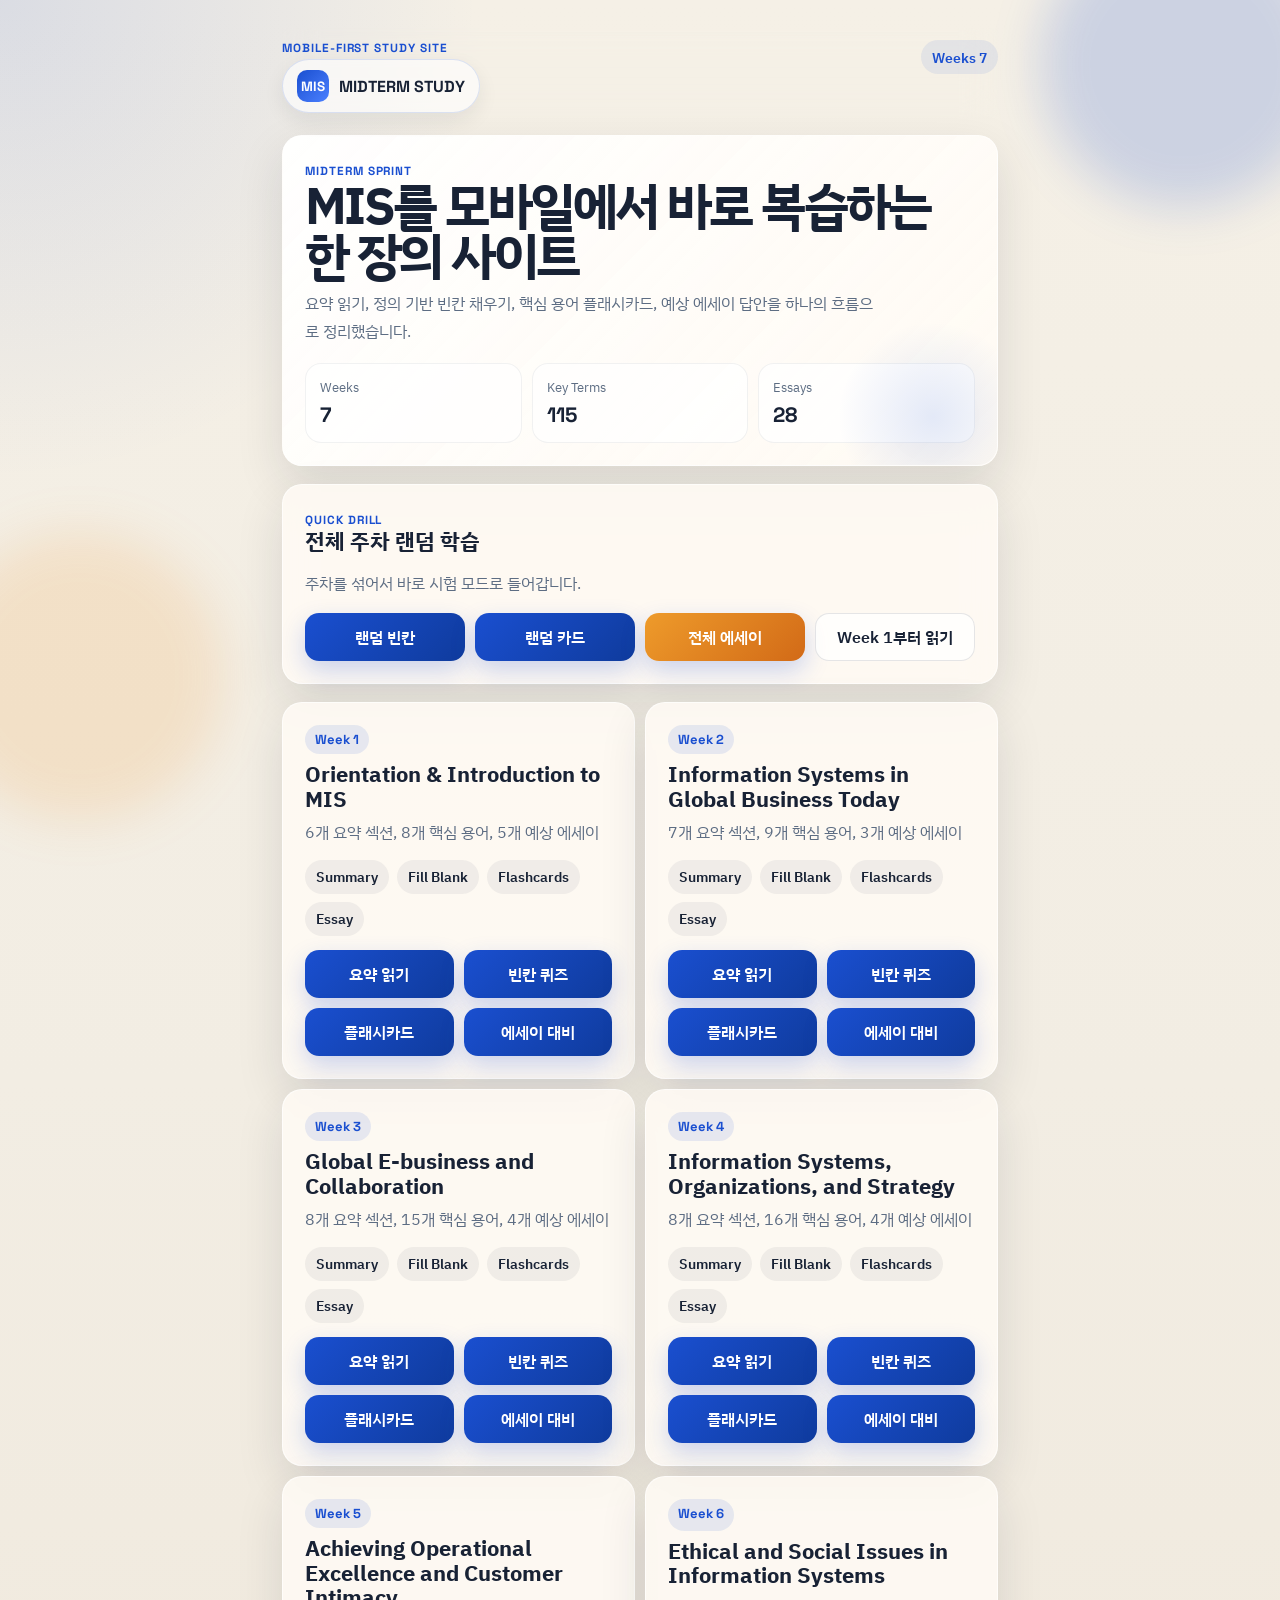
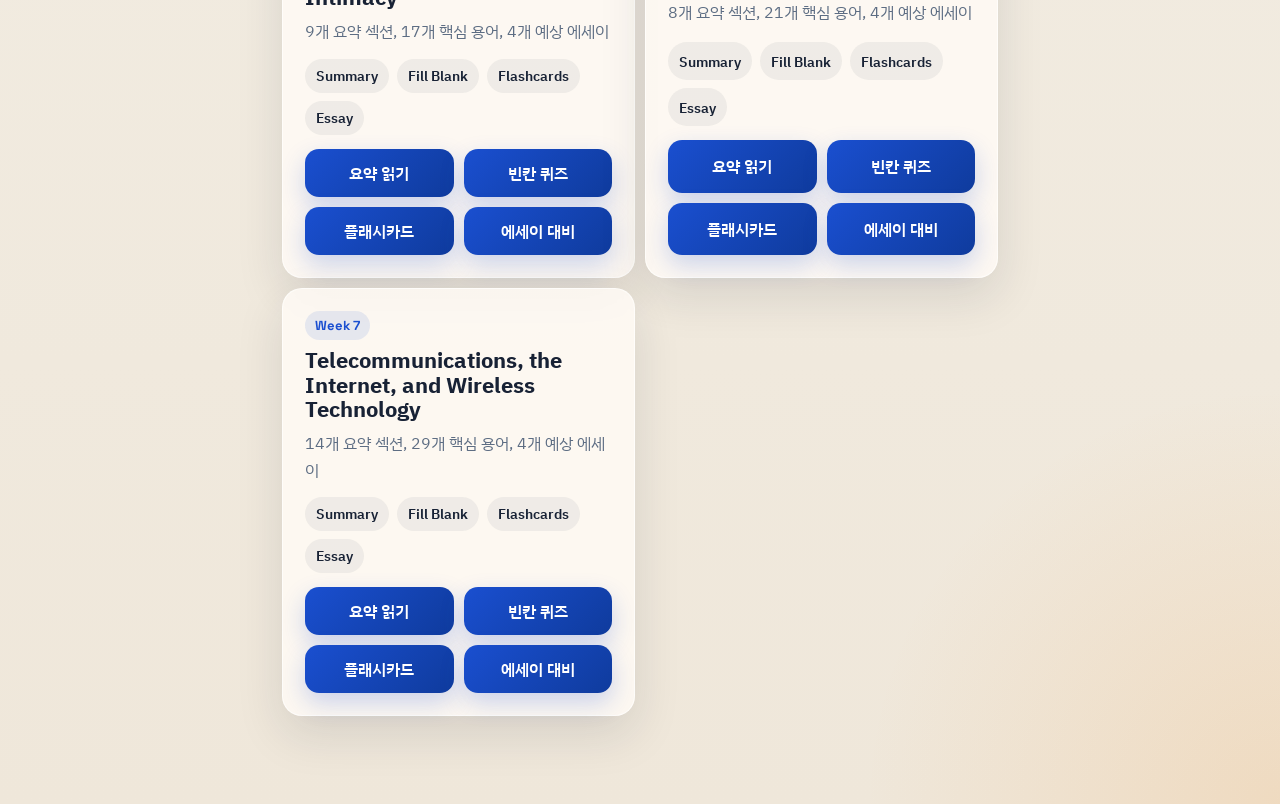
==== management-infomation-system/study-site/index.html @ 9214637f "Add MIS mobile study site" ====
<!DOCTYPE html>
<html lang="ko">
  <head>
    <meta charset="UTF-8" />
    <meta name="viewport" content="width=device-width, initial-scale=1.0" />
    <title>MIS Midterm Study</title>
    <meta
      name="description"
      content="MIS 중간고사 대비용 모바일 학습 웹사이트. 요약 읽기, 빈칸 채우기, 플래시카드, 예상 에세이 학습을 한 번에 지원합니다."
    />
    <link rel="preconnect" href="https://fonts.googleapis.com" />
    <link rel="preconnect" href="https://fonts.gstatic.com" crossorigin />
    <link
      href="https://fonts.googleapis.com/css2?family=IBM+Plex+Sans+KR:wght@400;500;600;700&family=Space+Grotesk:wght@500;700&display=swap"
      rel="stylesheet"
    />
    <link rel="stylesheet" href="./style.css" />
  </head>
  <body>
    <div class="site-frame">
      <div class="ambient ambient-a" aria-hidden="true"></div>
      <div class="ambient ambient-b" aria-hidden="true"></div>
      <main class="app-shell">
        <noscript>
          <section class="card error-card">
            <h1>JavaScript가 필요합니다.</h1>
            <p>이 학습 사이트는 브라우저에서 직접 동작하는 단일 웹앱입니다.</p>
          </section>
        </noscript>
        <div id="app"></div>
      </main>
    </div>

    <script src="./data.js"></script>
    <script src="./app.js"></script>
  </body>
</html>
---- management-infomation-system/study-site/style.css ----
:root {
  --bg: #f2ede3;
  --surface: rgba(255, 251, 245, 0.86);
  --surface-strong: #fffdf8;
  --text: #182235;
  --muted: #5d6d83;
  --line: rgba(24, 34, 53, 0.11);
  --accent: #1a4fd0;
  --accent-strong: #0f3b9d;
  --accent-soft: rgba(26, 79, 208, 0.1);
  --sun: #ef8d22;
  --success: #16734f;
  --danger: #b73a2f;
  --shadow: 0 18px 48px rgba(22, 32, 50, 0.12);
  --radius-lg: 20px;
  --radius-md: 16px;
  --radius-sm: 12px;
}

* {
  box-sizing: border-box;
}

html {
  scroll-behavior: smooth;
}

body {
  margin: 0;
  min-height: 100vh;
  background:
    radial-gradient(circle at top left, rgba(26, 79, 208, 0.12), transparent 30rem),
    radial-gradient(circle at bottom right, rgba(239, 141, 34, 0.14), transparent 26rem),
    linear-gradient(180deg, #f5f0e6 0%, #f2ede3 45%, #efe7da 100%);
  color: var(--text);
  font-family: "IBM Plex Sans KR", sans-serif;
}

a {
  color: inherit;
  text-decoration: none;
}

button,
input {
  font: inherit;
}

button {
  border: 0;
  background: none;
  padding: 0;
  cursor: pointer;
}

.site-frame {
  position: relative;
  min-height: 100vh;
  overflow: hidden;
}

.ambient {
  position: fixed;
  z-index: 0;
  width: 18rem;
  height: 18rem;
  border-radius: 999px;
  filter: blur(24px);
  pointer-events: none;
}

.ambient-a {
  top: -5rem;
  right: -3rem;
  background: rgba(26, 79, 208, 0.18);
}

.ambient-b {
  bottom: 5rem;
  left: -4rem;
  background: rgba(239, 141, 34, 0.14);
}

.app-shell {
  position: relative;
  z-index: 1;
  max-width: 760px;
  margin: 0 auto;
  padding: 20px 16px 72px;
}

.page {
  display: grid;
  gap: 18px;
  animation: rise-in 0.45s ease;
}

.topbar {
  position: sticky;
  top: 0;
  z-index: 10;
  display: flex;
  align-items: flex-start;
  justify-content: space-between;
  gap: 12px;
  padding: 12px 0 4px;
  backdrop-filter: blur(16px);
}

.brand-block {
  display: grid;
  gap: 4px;
}

.eyebrow {
  font-family: "Space Grotesk", sans-serif;
  font-size: 0.74rem;
  font-weight: 700;
  letter-spacing: 0.08em;
  text-transform: uppercase;
  color: var(--accent);
}

.brand {
  display: inline-flex;
  align-items: center;
  gap: 10px;
  width: fit-content;
  padding: 10px 14px;
  border: 1px solid rgba(26, 79, 208, 0.14);
  border-radius: 999px;
  background: rgba(255, 255, 255, 0.62);
  box-shadow: 0 8px 20px rgba(22, 32, 50, 0.08);
  font-family: "Space Grotesk", sans-serif;
  font-weight: 700;
}

.brand-mark {
  display: inline-grid;
  place-items: center;
  width: 2rem;
  height: 2rem;
  border-radius: 10px;
  background: linear-gradient(135deg, var(--accent) 0%, #4b80ff 100%);
  color: #fff;
  font-size: 0.84rem;
}

.meta-note {
  color: var(--muted);
  font-size: 0.92rem;
  line-height: 1.5;
}

.card {
  background: var(--surface);
  border: 1px solid rgba(255, 255, 255, 0.6);
  border-radius: var(--radius-lg);
  box-shadow: var(--shadow);
  padding: 18px;
  backdrop-filter: blur(16px);
}

.hero-card {
  position: relative;
  overflow: hidden;
  background:
    linear-gradient(135deg, rgba(255, 255, 255, 0.92), rgba(255, 250, 242, 0.76)),
    var(--surface);
}

.hero-card::after {
  content: "";
  position: absolute;
  inset: auto -2rem -3rem auto;
  width: 12rem;
  height: 12rem;
  border-radius: 999px;
  background: radial-gradient(circle, rgba(26, 79, 208, 0.12), transparent 70%);
}

.hero-title,
.section-title,
.card h1,
.card h2,
.card h3 {
  margin: 0;
}

.hero-title {
  font-size: clamp(1.9rem, 6vw, 3.2rem);
  line-height: 0.98;
  letter-spacing: -0.05em;
}

.section-title {
  font-size: 1.35rem;
  line-height: 1.15;
}

.hero-subtitle,
.section-copy,
.summary-section p,
.summary-list,
.essay-answer p,
.result-copy {
  color: var(--muted);
  line-height: 1.7;
}

.hero-subtitle {
  max-width: 36rem;
  margin-top: 10px;
  font-size: 1rem;
}

.stat-grid,
.week-grid,
.mode-grid,
.utility-grid,
.chip-row,
.pager,
.action-row,
.quiz-actions,
.control-row {
  display: grid;
  gap: 10px;
}

.stat-grid {
  grid-template-columns: repeat(3, minmax(0, 1fr));
  margin-top: 18px;
}

.stat-item {
  padding: 14px;
  border-radius: var(--radius-md);
  background: rgba(255, 255, 255, 0.74);
  border: 1px solid rgba(24, 34, 53, 0.06);
}

.stat-label {
  display: block;
  margin-bottom: 6px;
  color: var(--muted);
  font-size: 0.82rem;
}

.stat-value {
  font-family: "Space Grotesk", sans-serif;
  font-size: 1.3rem;
  font-weight: 700;
}

.button,
.mode-link,
.chip,
.ghost-link,
.nav-link {
  display: inline-flex;
  align-items: center;
  justify-content: center;
  min-height: 48px;
  padding: 12px 16px;
  border-radius: 14px;
  font-weight: 600;
  text-align: center;
  transition:
    transform 0.18s ease,
    background-color 0.18s ease,
    border-color 0.18s ease,
    color 0.18s ease;
}

.button,
.mode-link {
  background: linear-gradient(135deg, var(--accent) 0%, var(--accent-strong) 100%);
  color: #fff;
  box-shadow: 0 10px 24px rgba(26, 79, 208, 0.22);
}

.button.secondary,
.ghost-link,
.nav-link,
.chip {
  background: rgba(255, 255, 255, 0.72);
  color: var(--text);
  border: 1px solid var(--line);
  box-shadow: none;
}

.button.warn {
  background: linear-gradient(135deg, #ee9b2b 0%, #d26a17 100%);
}

.button.success {
  background: linear-gradient(135deg, #1f9465 0%, #136948 100%);
}

.button:focus-visible,
.mode-link:focus-visible,
.chip:focus-visible,
.ghost-link:focus-visible,
.nav-link:focus-visible,
.flashcard:focus-visible,
.quiz-input:focus-visible {
  outline: 3px solid rgba(26, 79, 208, 0.22);
  outline-offset: 2px;
}

.button:hover,
.mode-link:hover,
.ghost-link:hover,
.nav-link:hover,
.chip:hover {
  transform: translateY(-1px);
}

.chip-row {
  grid-template-columns: repeat(auto-fit, minmax(96px, max-content));
}

.chip.is-active {
  background: var(--accent);
  border-color: transparent;
  color: #fff;
}

.week-grid {
  grid-template-columns: 1fr;
}

.week-card {
  display: grid;
  gap: 14px;
}

.week-head {
  display: grid;
  gap: 8px;
}

.week-index {
  width: fit-content;
  padding: 6px 10px;
  border-radius: 999px;
  background: var(--accent-soft);
  color: var(--accent);
  font-family: "Space Grotesk", sans-serif;
  font-size: 0.82rem;
  font-weight: 700;
}

.week-copy {
  margin: 0;
  color: var(--muted);
  line-height: 1.65;
}

.week-stats {
  display: flex;
  flex-wrap: wrap;
  gap: 8px;
}

.pill {
  display: inline-flex;
  align-items: center;
  justify-content: center;
  min-height: 34px;
  padding: 6px 11px;
  border-radius: 999px;
  background: rgba(24, 34, 53, 0.06);
  color: var(--text);
  font-size: 0.86rem;
  font-weight: 600;
}

.pill.muted {
  background: rgba(26, 79, 208, 0.08);
  color: var(--accent);
}

.mode-grid {
  grid-template-columns: repeat(2, minmax(0, 1fr));
}

.summary-stack,
.essay-stack {
  display: grid;
  gap: 14px;
}

.summary-section {
  display: grid;
  gap: 12px;
}

.summary-section p {
  margin: 0;
}

.summary-list {
  margin: 0;
  padding-left: 1.15rem;
}

.summary-list li + li {
  margin-top: 8px;
}

.term {
  color: var(--accent-strong);
  font-weight: 700;
  background: linear-gradient(transparent 58%, rgba(26, 79, 208, 0.18) 58%);
}

code {
  padding: 2px 6px;
  border-radius: 8px;
  background: rgba(24, 34, 53, 0.08);
  font-size: 0.92em;
}

.table-scroll {
  overflow-x: auto;
  margin: 4px -4px 0;
  padding: 0 4px 4px;
}

.summary-table {
  width: 100%;
  min-width: 420px;
  border-collapse: collapse;
  font-size: 0.94rem;
}

.summary-table th,
.summary-table td {
  padding: 12px;
  border-bottom: 1px solid rgba(24, 34, 53, 0.08);
  vertical-align: top;
  text-align: left;
}

.summary-table th {
  background: rgba(26, 79, 208, 0.08);
  color: var(--accent-strong);
  font-weight: 700;
}

.pager {
  grid-template-columns: repeat(2, minmax(0, 1fr));
}

.meter {
  display: grid;
  gap: 8px;
}

.meter-head {
  display: flex;
  align-items: center;
  justify-content: space-between;
  gap: 12px;
}

.meter-track {
  width: 100%;
  height: 10px;
  border-radius: 999px;
  background: rgba(24, 34, 53, 0.08);
  overflow: hidden;
}

.meter-fill {
  height: 100%;
  border-radius: inherit;
  background: linear-gradient(90deg, var(--accent) 0%, #6f9cff 100%);
}

.quiz-card {
  display: grid;
  gap: 16px;
}

.quiz-prompt {
  font-size: 1.1rem;
  line-height: 1.65;
}

.quiz-note {
  margin: 0;
  color: var(--muted);
}

.quiz-form {
  display: grid;
  gap: 10px;
}

.quiz-input {
  width: 100%;
  min-height: 52px;
  padding: 0 16px;
  border: 1px solid rgba(24, 34, 53, 0.12);
  border-radius: 14px;
  background: rgba(255, 255, 255, 0.88);
  color: var(--text);
}

.feedback {
  display: grid;
  gap: 10px;
  padding: 14px;
  border-radius: var(--radius-md);
  border: 1px solid transparent;
}

.feedback.success {
  background: rgba(22, 115, 79, 0.09);
  border-color: rgba(22, 115, 79, 0.16);
}

.feedback.error {
  background: rgba(183, 58, 47, 0.08);
  border-color: rgba(183, 58, 47, 0.16);
}

.feedback-title {
  font-weight: 700;
}

.result-card {
  display: grid;
  gap: 12px;
  text-align: center;
}

.score-number {
  font-family: "Space Grotesk", sans-serif;
  font-size: clamp(2.6rem, 10vw, 4rem);
  line-height: 0.95;
}

.flashcard-shell {
  display: grid;
  gap: 14px;
}

.flashcard {
  width: 100%;
  min-height: 360px;
  perspective: 1400px;
}

.flashcard-inner {
  position: relative;
  width: 100%;
  min-height: 360px;
  transition: transform 0.65s ease;
  transform-style: preserve-3d;
}

.flashcard.is-flipped .flashcard-inner {
  transform: rotateY(180deg);
}

.flash-face {
  position: absolute;
  inset: 0;
  display: grid;
  gap: 14px;
  align-content: center;
  justify-items: start;
  padding: 22px;
  border-radius: 28px;
  border: 1px solid rgba(255, 255, 255, 0.6);
  box-shadow: var(--shadow);
  backface-visibility: hidden;
}

.flash-front {
  background: linear-gradient(145deg, #17347d 0%, #2458db 100%);
  color: #fff;
}

.flash-back {
  background: linear-gradient(155deg, rgba(255, 251, 245, 0.95), rgba(255, 247, 237, 0.88));
  color: var(--text);
  transform: rotateY(180deg);
}

.flash-term {
  font-size: clamp(2rem, 8vw, 3.2rem);
  line-height: 0.98;
  letter-spacing: -0.05em;
}

.flash-definition {
  font-size: 1.02rem;
  line-height: 1.7;
}

.flash-caption {
  color: rgba(255, 255, 255, 0.78);
}

.control-row {
  grid-template-columns: repeat(3, minmax(0, 1fr));
}

.essay-question {
  font-size: 1.1rem;
  line-height: 1.65;
}

.essay-answer {
  max-height: 0;
  overflow: hidden;
  opacity: 0;
  transition:
    max-height 0.35s ease,
    opacity 0.25s ease,
    margin-top 0.25s ease;
}

.essay-answer.is-open {
  max-height: 40rem;
  opacity: 1;
  margin-top: 14px;
}

.essay-answer p {
  margin: 0;
}

.essay-answer p + p {
  margin-top: 12px;
}

.utility-grid {
  grid-template-columns: repeat(2, minmax(0, 1fr));
}

.empty-state,
.error-card {
  text-align: center;
}

.stagger > * {
  animation: rise-in 0.45s ease both;
}

.stagger > *:nth-child(2) {
  animation-delay: 0.04s;
}

.stagger > *:nth-child(3) {
  animation-delay: 0.08s;
}

.stagger > *:nth-child(4) {
  animation-delay: 0.12s;
}

@keyframes rise-in {
  from {
    opacity: 0;
    transform: translateY(10px);
  }

  to {
    opacity: 1;
    transform: translateY(0);
  }
}

@media (min-width: 640px) {
  .app-shell {
    padding: 28px 22px 88px;
  }

  .card {
    padding: 22px;
  }

  .week-grid {
    grid-template-columns: repeat(2, minmax(0, 1fr));
  }

  .utility-grid {
    grid-template-columns: repeat(4, minmax(0, 1fr));
  }
}
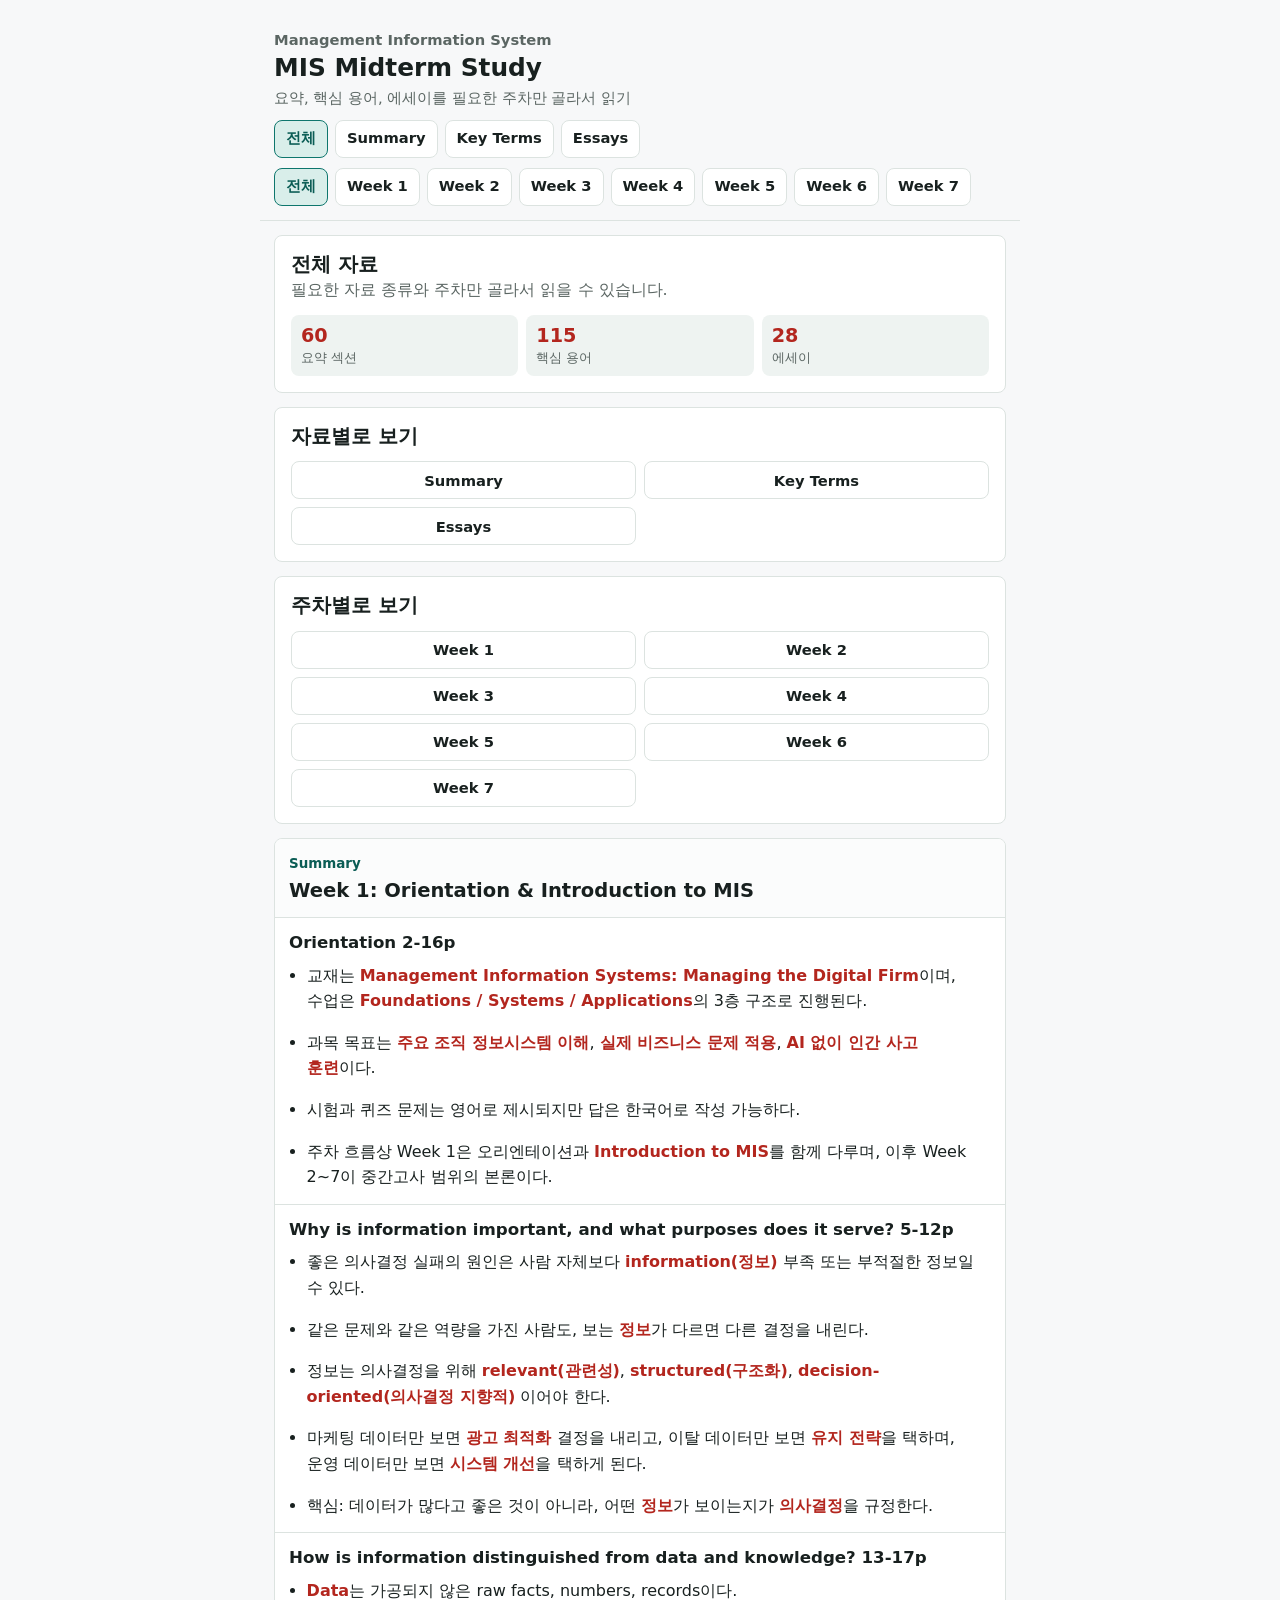
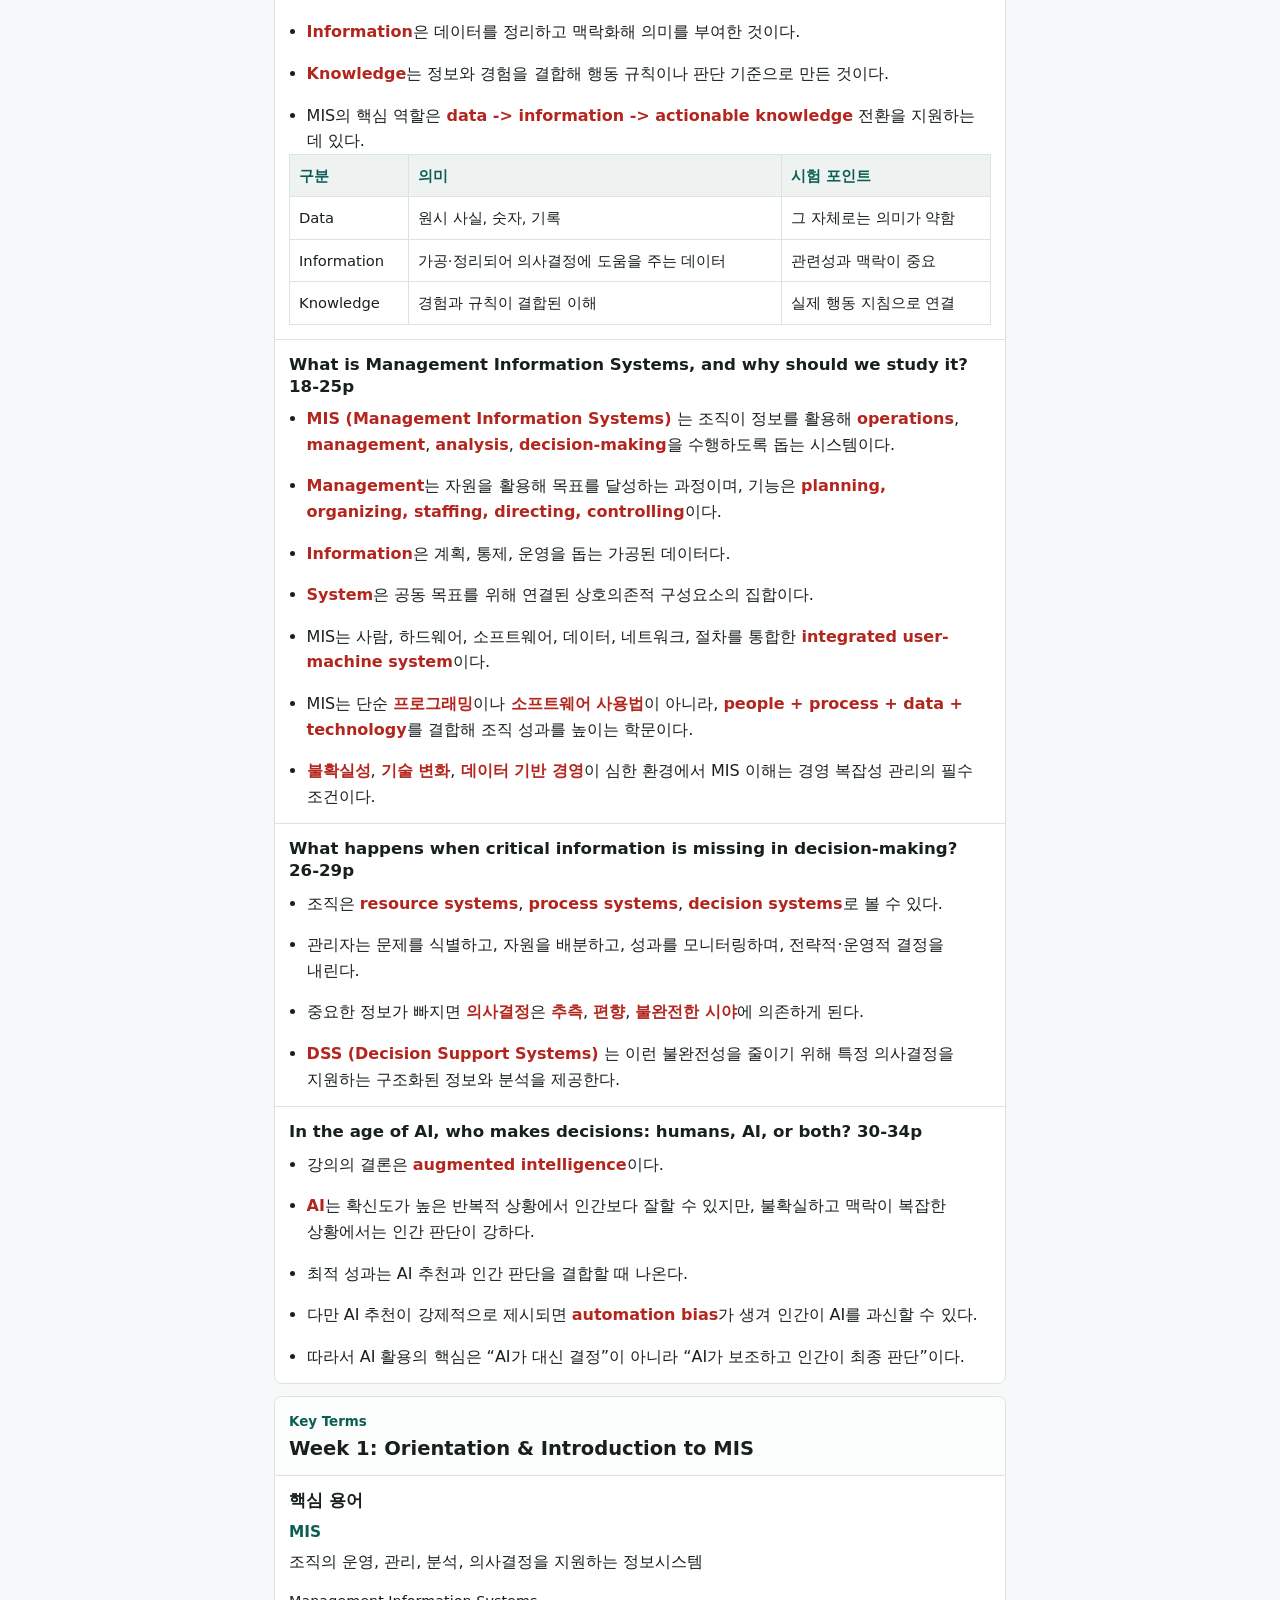
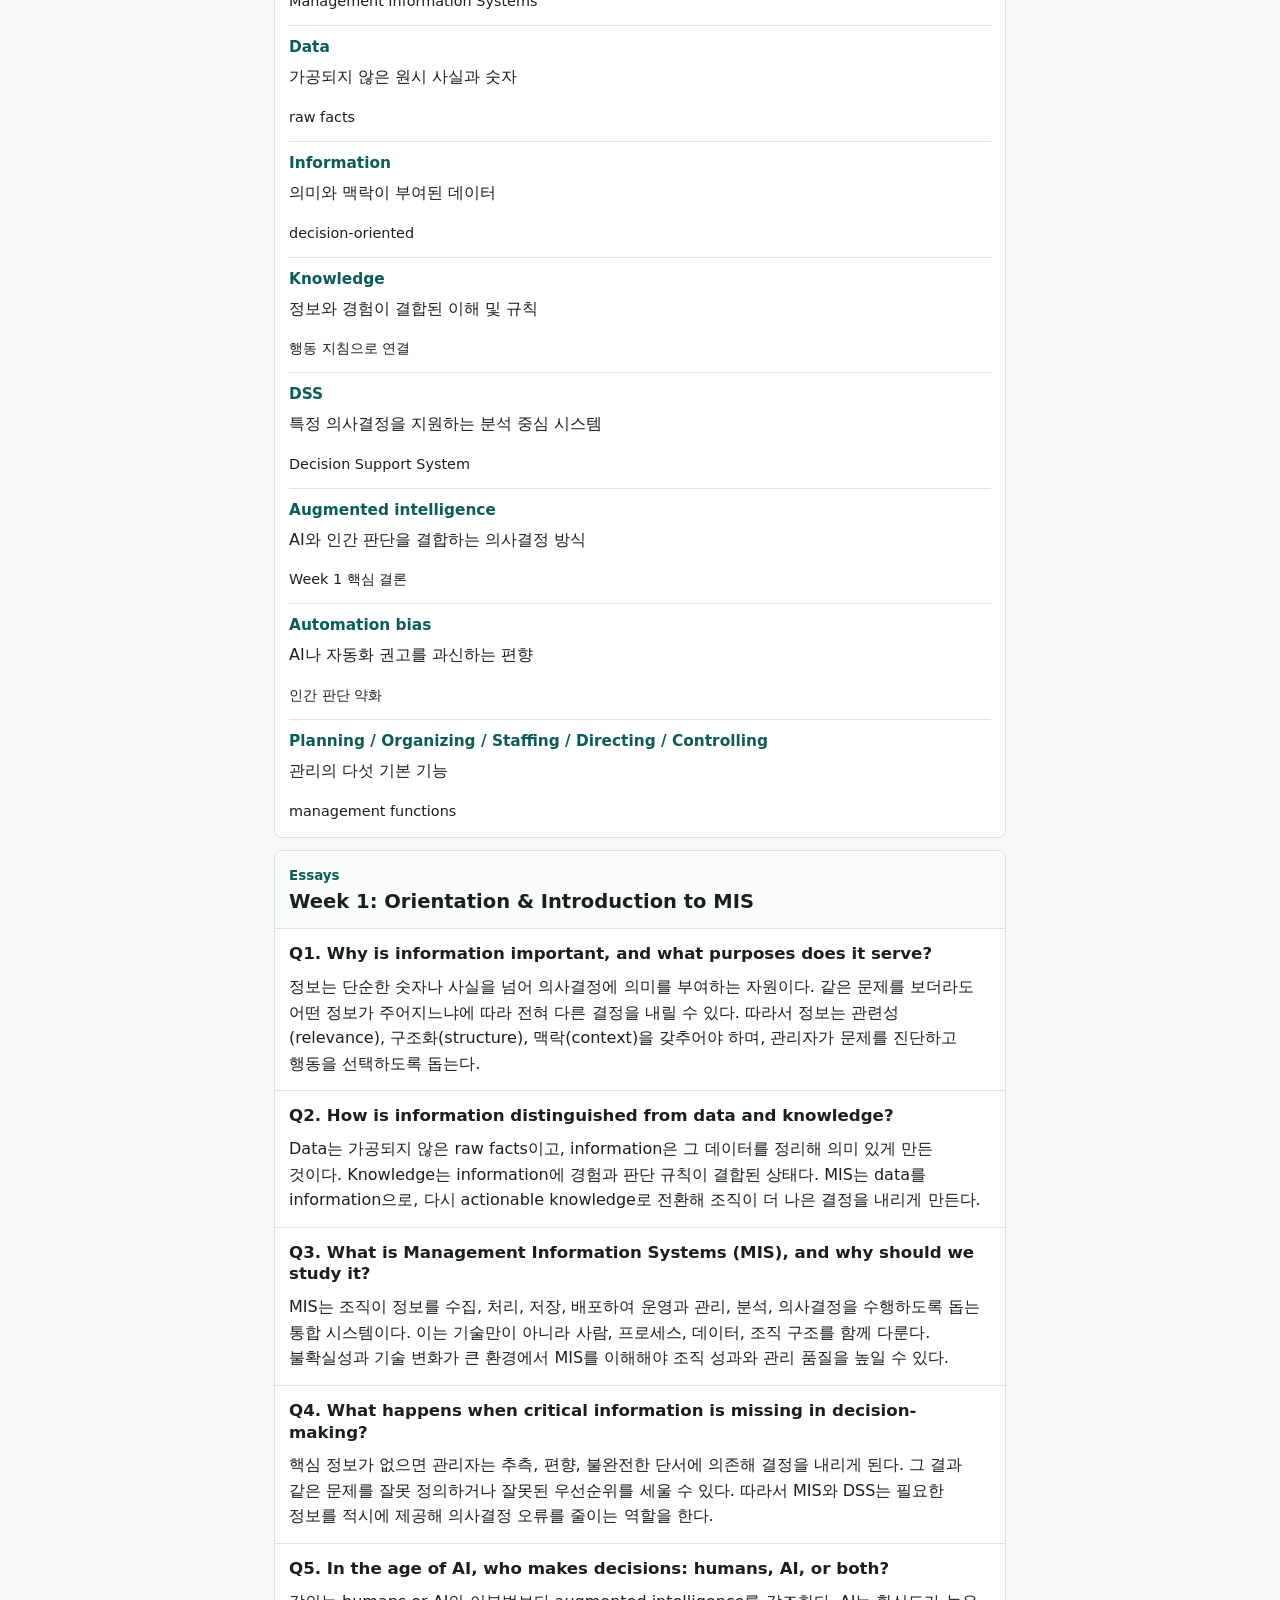
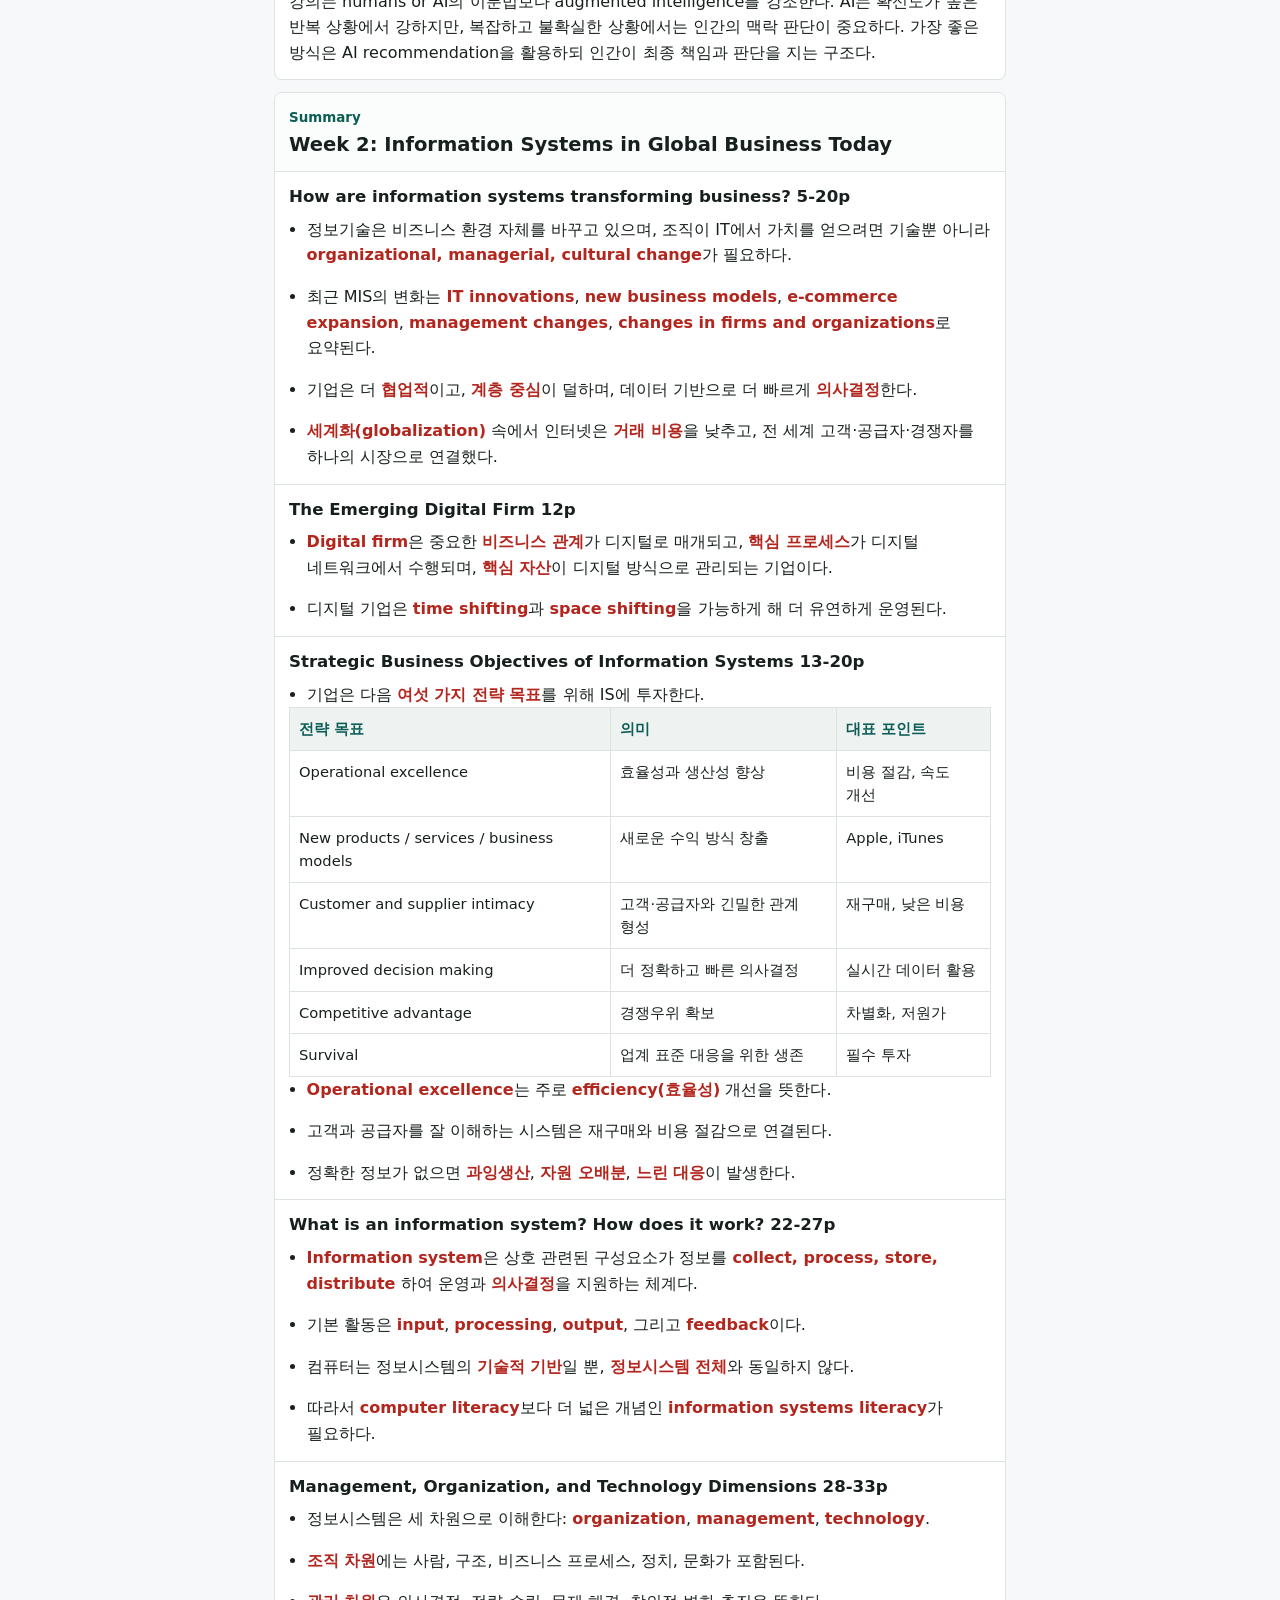
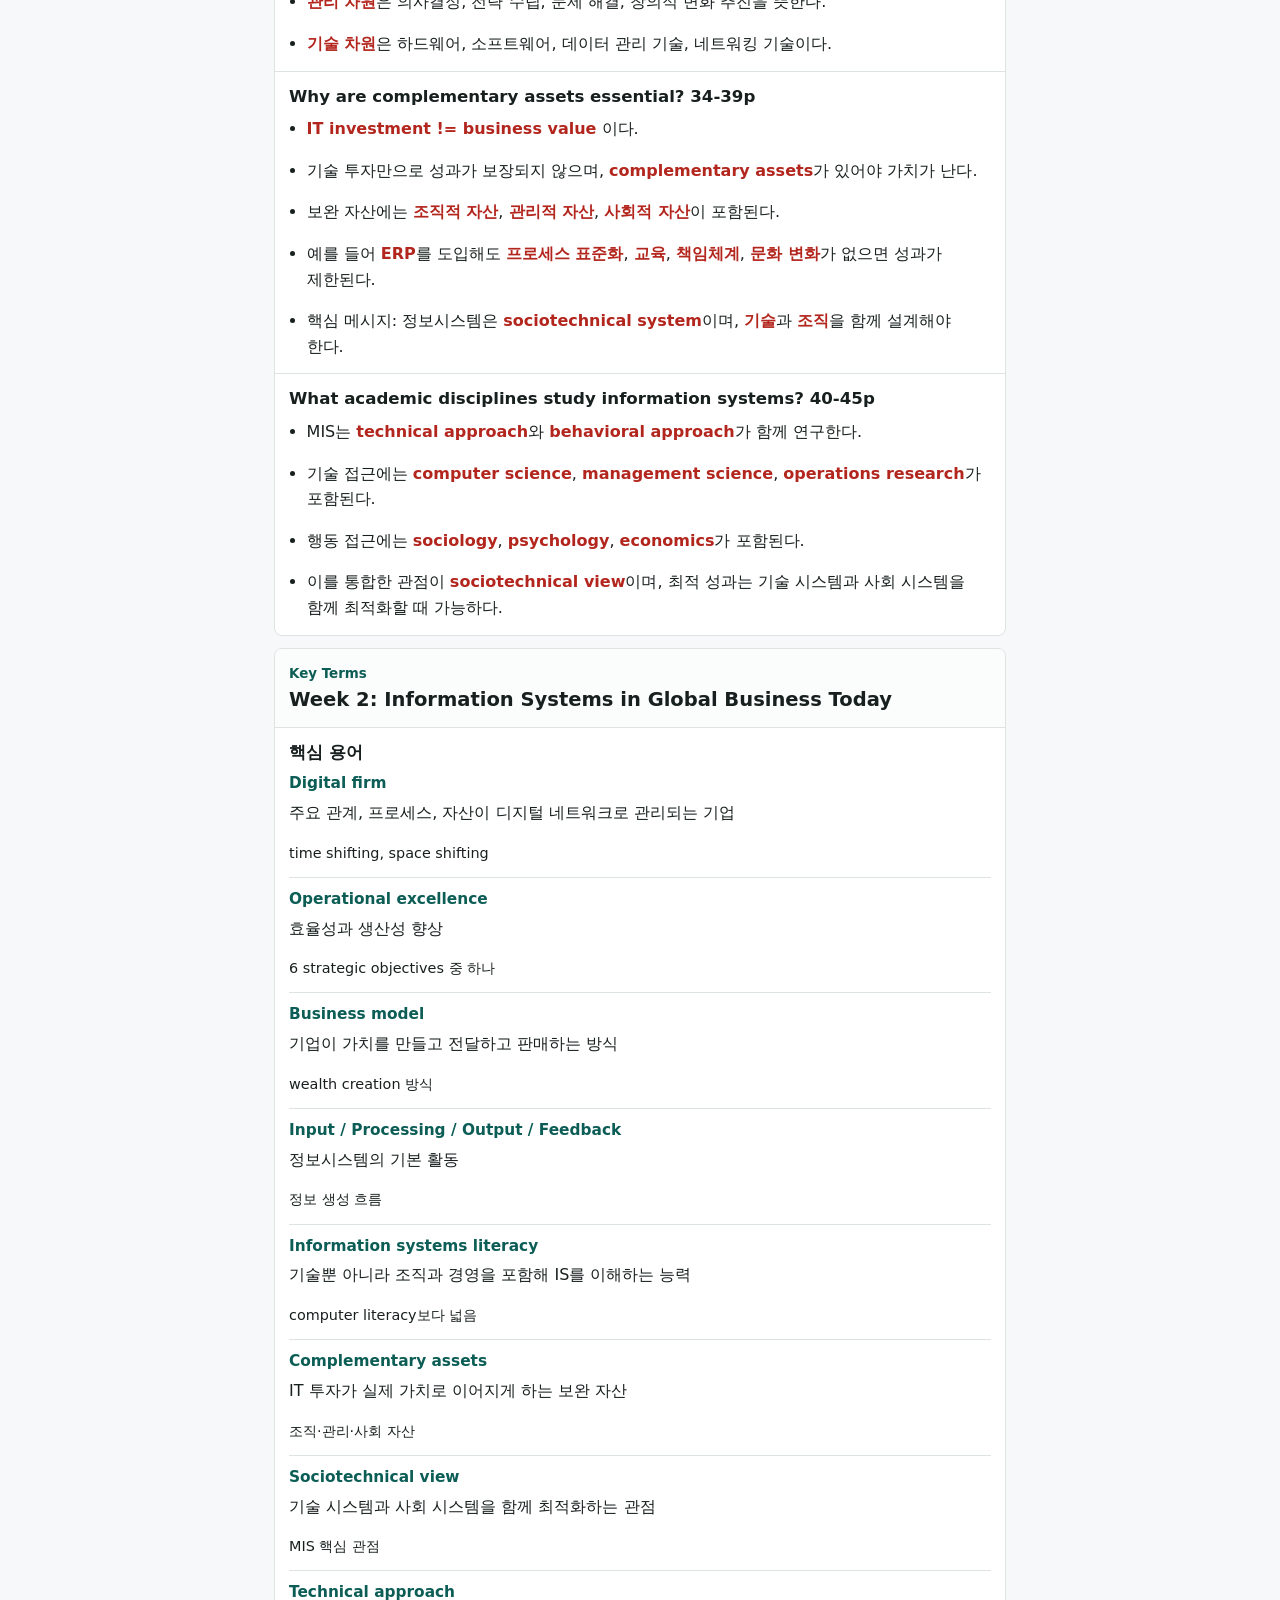
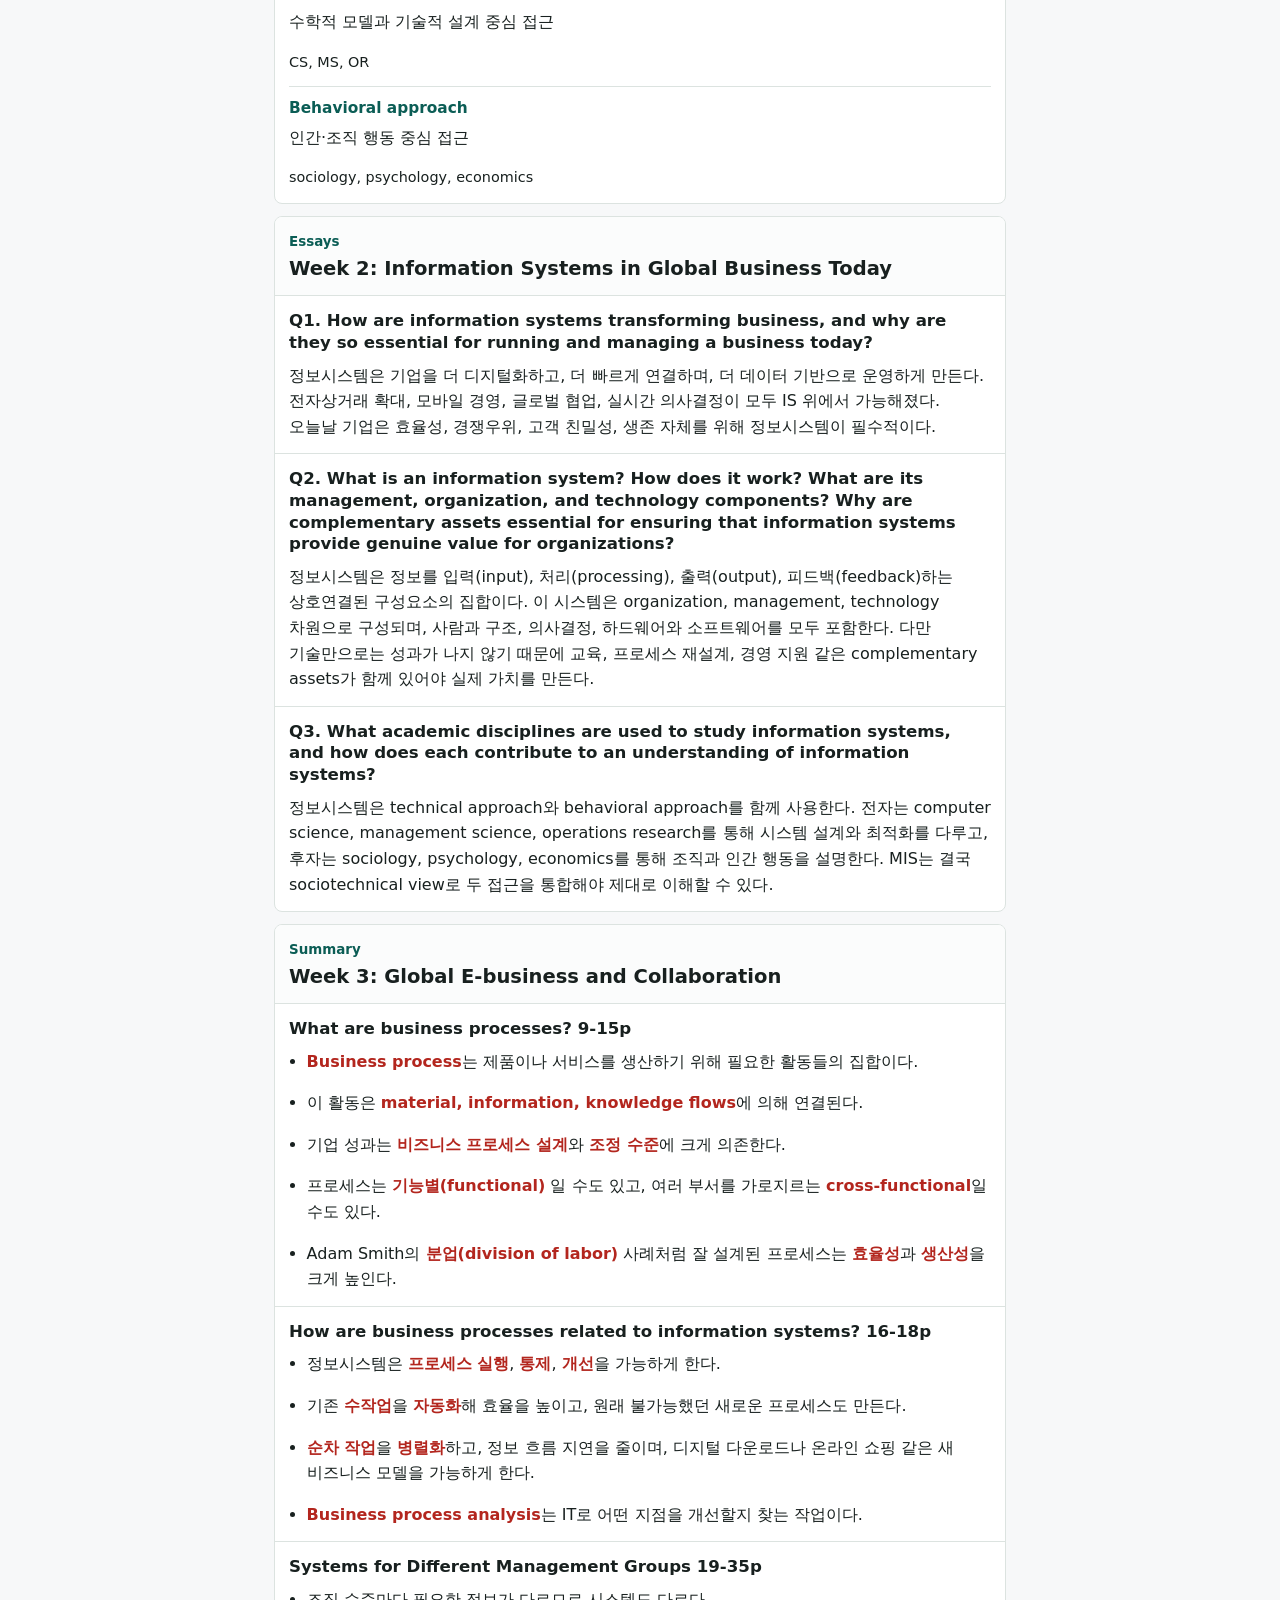
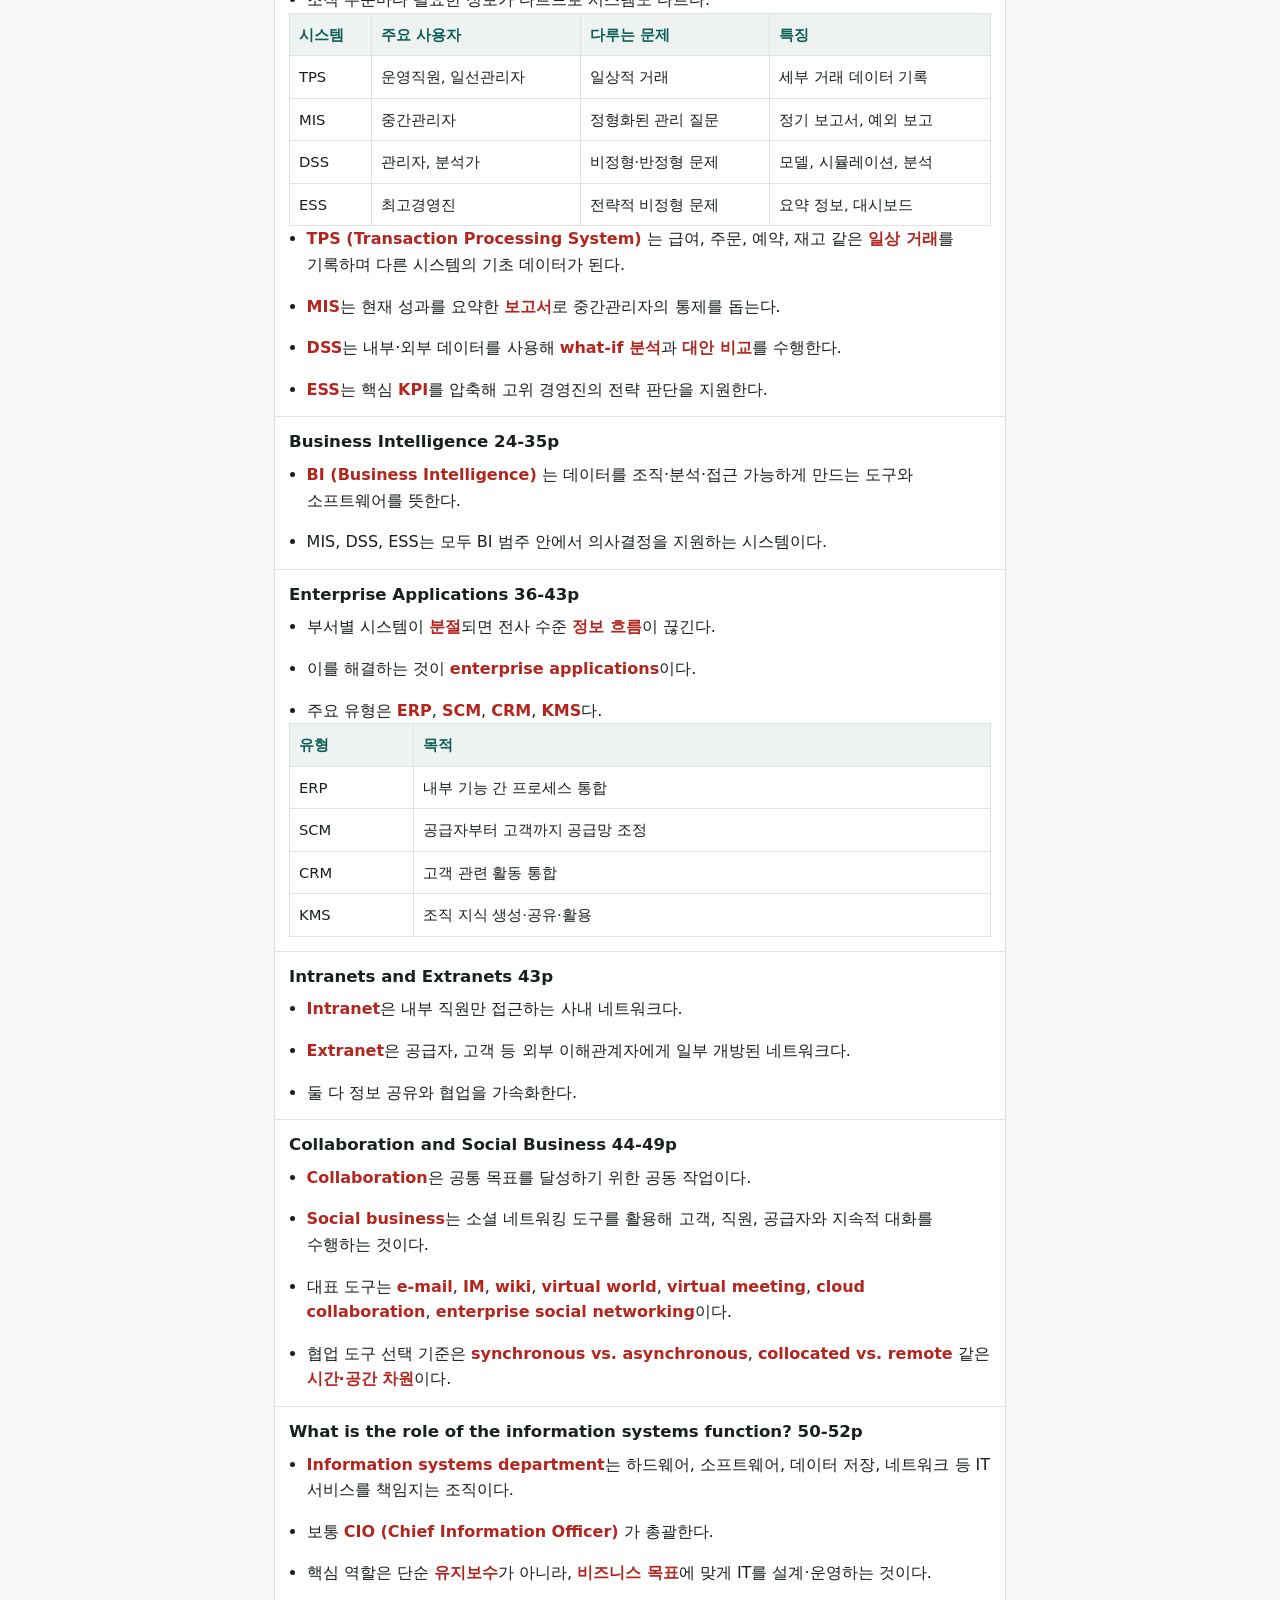
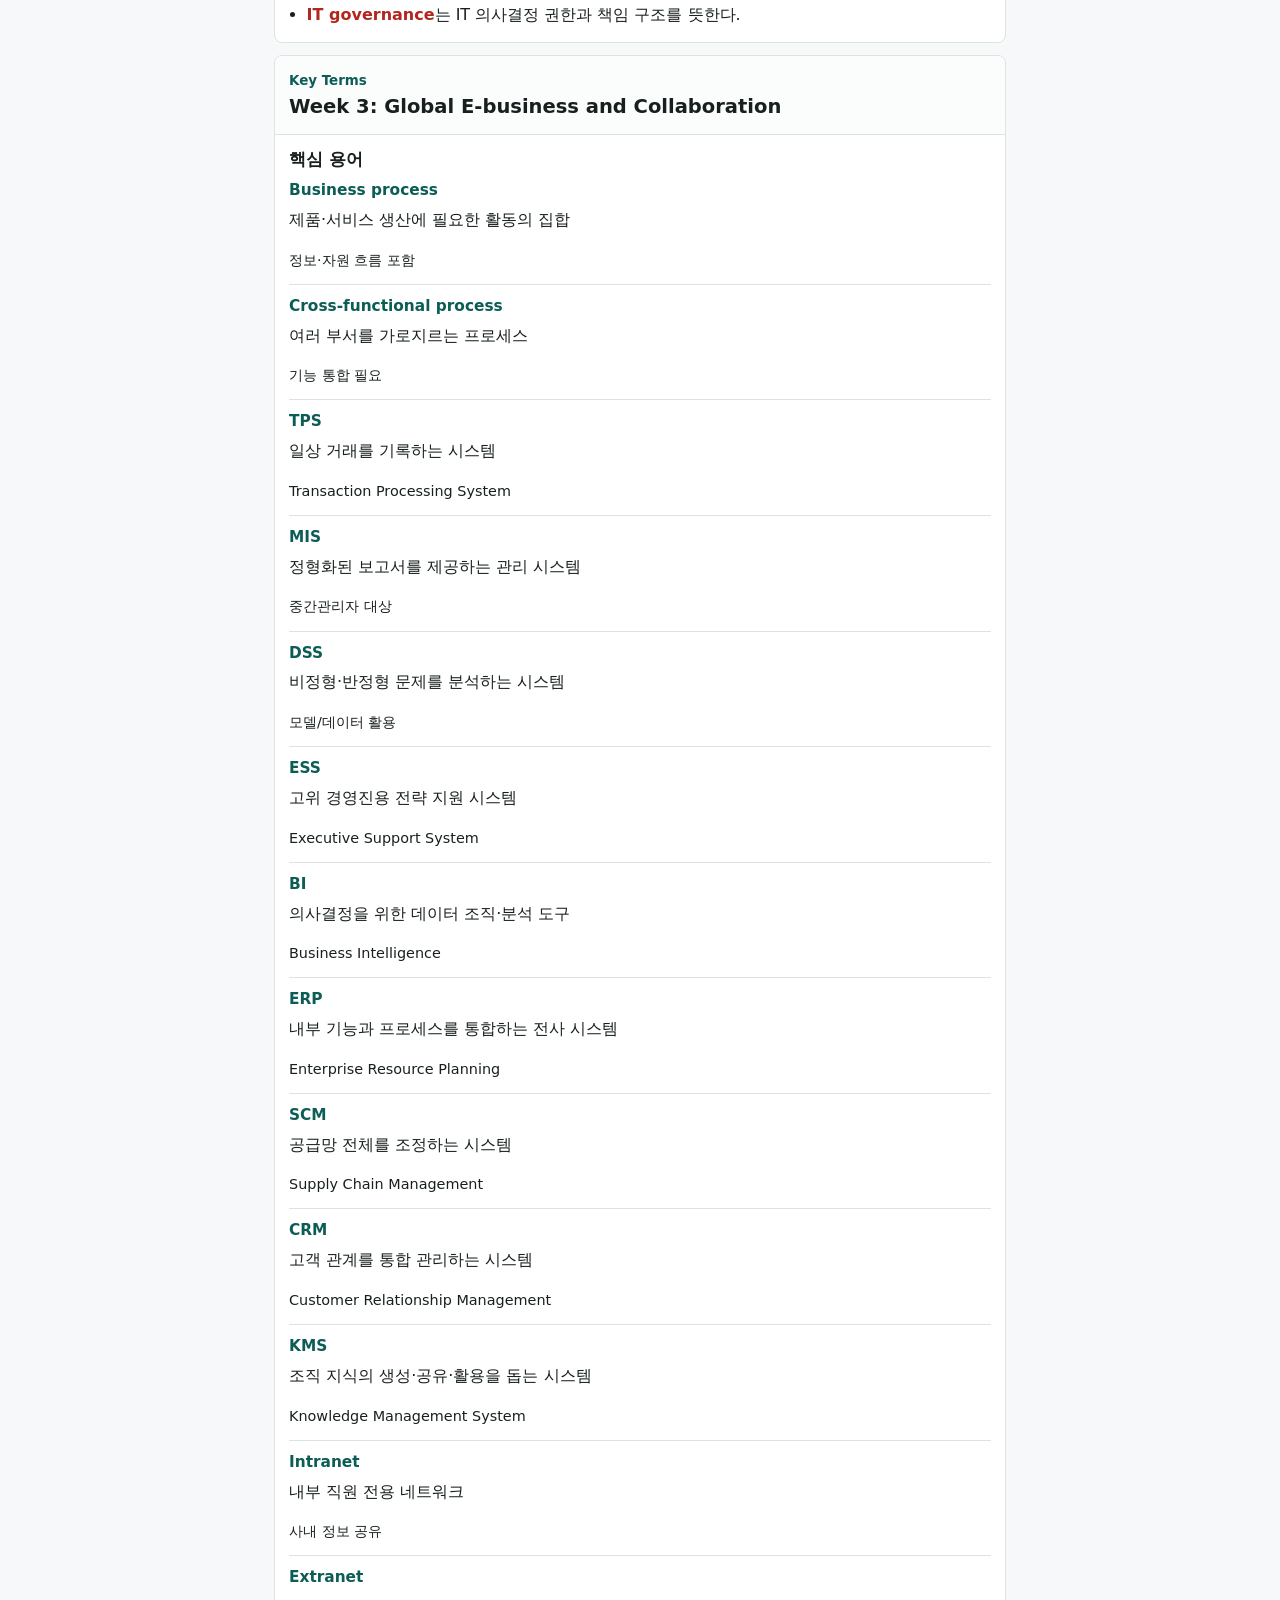
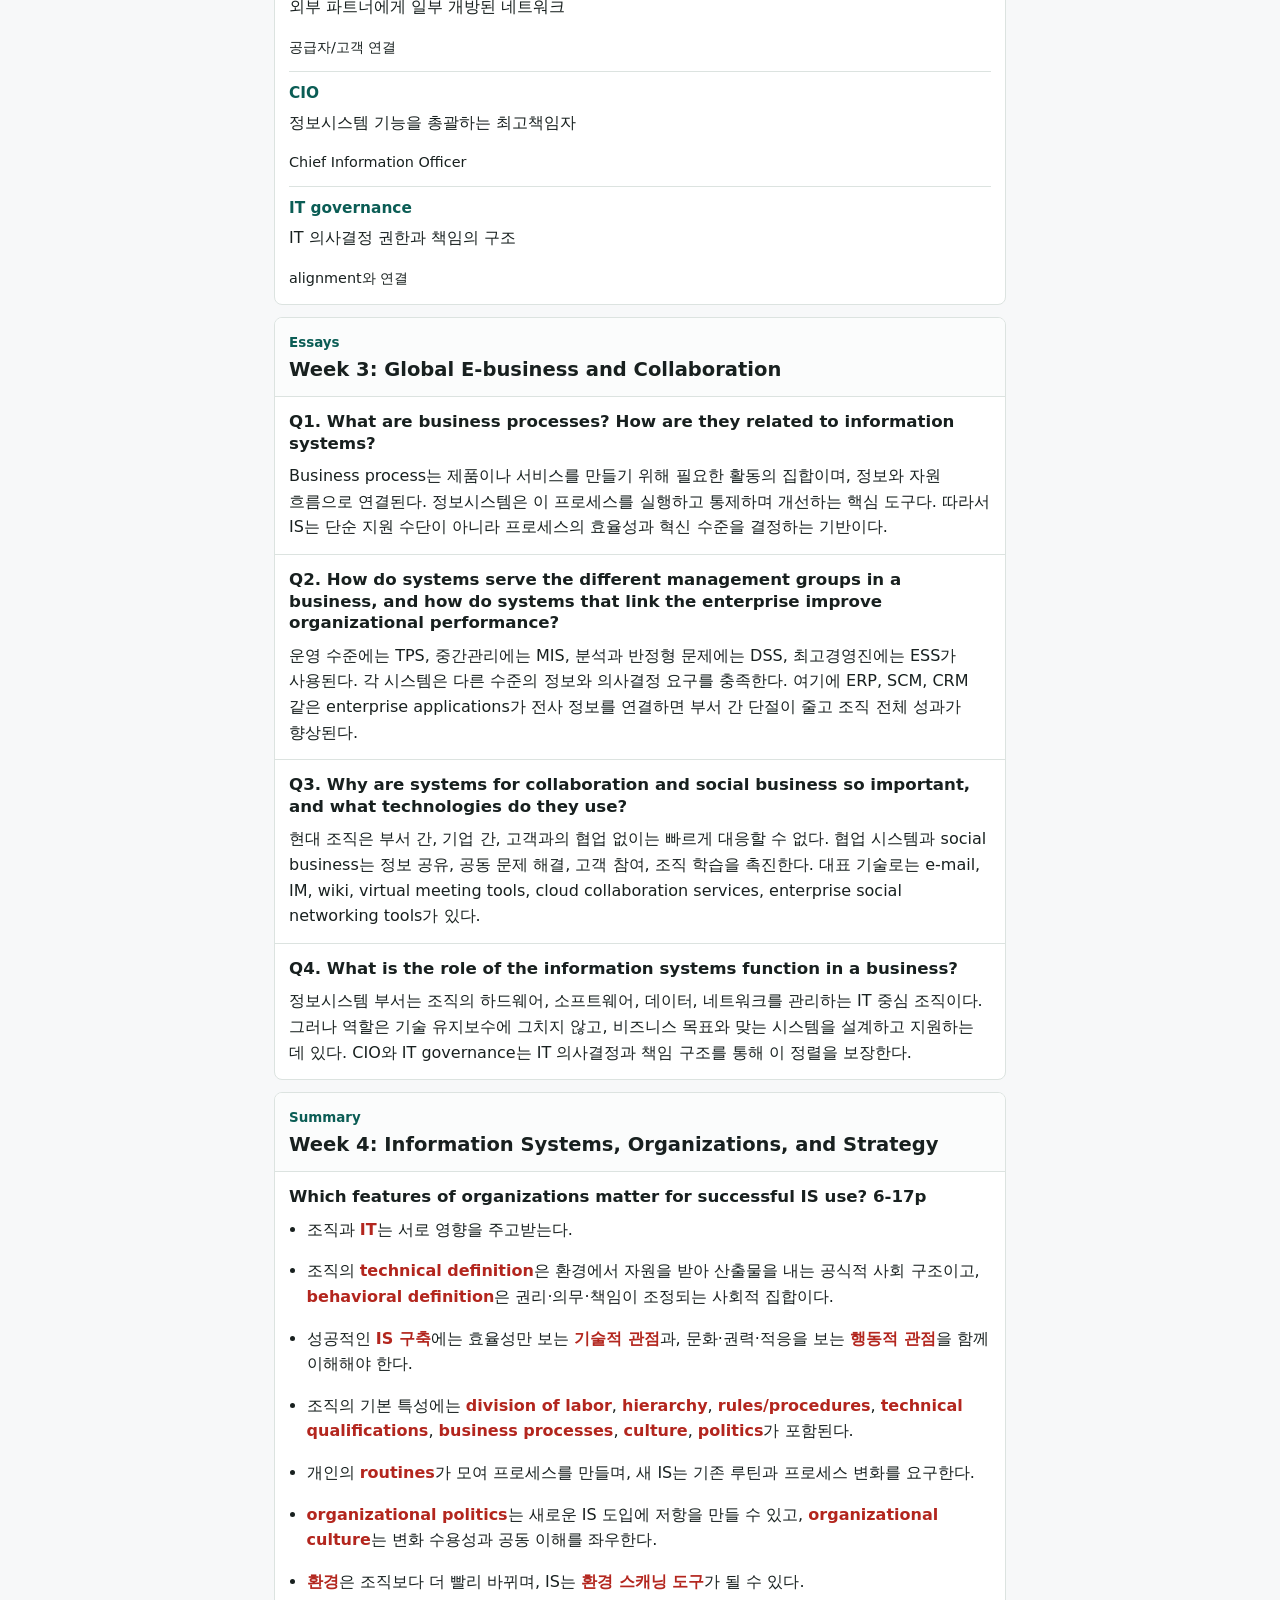
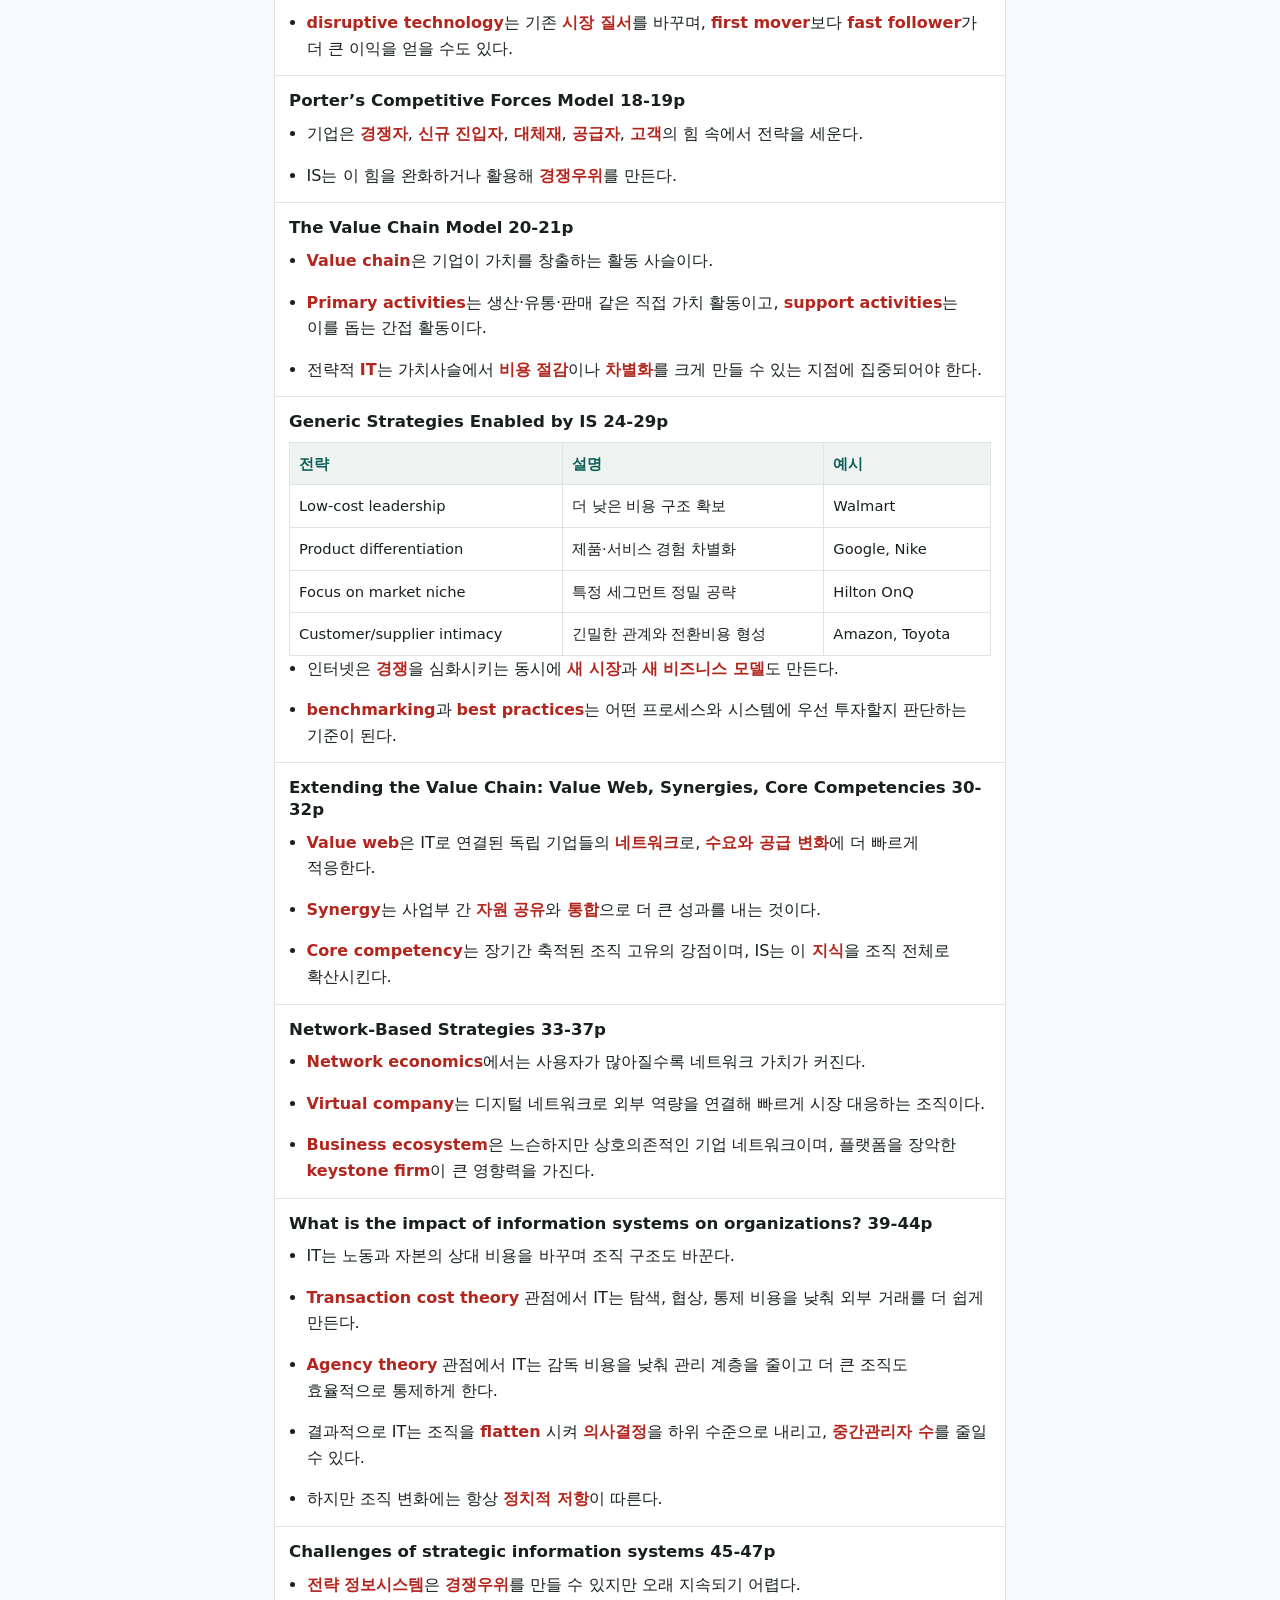
==== commit 78c997da: "Refactor MIS study site display" ====
--- a/management-infomation-system/study-site/index.html
+++ b/management-infomation-system/study-site/index.html
@@ -6,30 +6,20 @@
     <title>MIS Midterm Study</title>
     <meta
       name="description"
-      content="MIS 중간고사 대비용 모바일 학습 웹사이트. 요약 읽기, 빈칸 채우기, 플래시카드, 예상 에세이 학습을 한 번에 지원합니다."
-    />
-    <link rel="preconnect" href="https://fonts.googleapis.com" />
-    <link rel="preconnect" href="https://fonts.gstatic.com" crossorigin />
-    <link
-      href="https://fonts.googleapis.com/css2?family=IBM+Plex+Sans+KR:wght@400;500;600;700&family=Space+Grotesk:wght@500;700&display=swap"
-      rel="stylesheet"
+      content="MIS 중간고사 자료를 모바일에서 읽기 위한 정적 학습 사이트입니다."
     />
     <link rel="stylesheet" href="./style.css" />
   </head>
   <body>
-    <div class="site-frame">
-      <div class="ambient ambient-a" aria-hidden="true"></div>
-      <div class="ambient ambient-b" aria-hidden="true"></div>
-      <main class="app-shell">
-        <noscript>
-          <section class="card error-card">
-            <h1>JavaScript가 필요합니다.</h1>
-            <p>이 학습 사이트는 브라우저에서 직접 동작하는 단일 웹앱입니다.</p>
-          </section>
-        </noscript>
-        <div id="app"></div>
+    <noscript>
+      <main class="app">
+        <section class="empty-state">
+          <h1>JavaScript가 필요합니다.</h1>
+          <p>이 요약 사이트는 브라우저에서 정적으로 실행됩니다.</p>
+        </section>
       </main>
-    </div>
+    </noscript>
+    <div id="app"></div>
 
     <script src="./data.js"></script>
     <script src="./app.js"></script>
--- a/management-infomation-system/study-site/style.css
+++ b/management-infomation-system/study-site/style.css
@@ -1,20 +1,17 @@
 :root {
-  --bg: #f2ede3;
-  --surface: rgba(255, 251, 245, 0.86);
-  --surface-strong: #fffdf8;
-  --text: #182235;
-  --muted: #5d6d83;
-  --line: rgba(24, 34, 53, 0.11);
-  --accent: #1a4fd0;
-  --accent-strong: #0f3b9d;
-  --accent-soft: rgba(26, 79, 208, 0.1);
-  --sun: #ef8d22;
-  --success: #16734f;
-  --danger: #b73a2f;
-  --shadow: 0 18px 48px rgba(22, 32, 50, 0.12);
-  --radius-lg: 20px;
-  --radius-md: 16px;
-  --radius-sm: 12px;
+  color-scheme: light;
+  --bg: #f7f8f9;
+  --surface: #ffffff;
+  --surface-soft: #eef3f1;
+  --text: #18201f;
+  --muted: #5b6663;
+  --line: #dce3e0;
+  --accent: #0e766d;
+  --accent-strong: #0b5d55;
+  --accent-soft: #d9eeea;
+  --mark: #b3261e;
+  --code-bg: #eef1f4;
+  --radius: 8px;
 }
 
 * {
@@ -28,12 +25,12 @@
 body {
   margin: 0;
   min-height: 100vh;
-  background:
-    radial-gradient(circle at top left, rgba(26, 79, 208, 0.12), transparent 30rem),
-    radial-gradient(circle at bottom right, rgba(239, 141, 34, 0.14), transparent 26rem),
-    linear-gradient(180deg, #f5f0e6 0%, #f2ede3 45%, #efe7da 100%);
+  background: var(--bg);
   color: var(--text);
-  font-family: "IBM Plex Sans KR", sans-serif;
+  font-family: system-ui, -apple-system, BlinkMacSystemFont, "Apple SD Gothic Neo", "Noto Sans KR",
+    "Segoe UI", sans-serif;
+  line-height: 1.6;
+  word-break: keep-all;
 }
 
 a {
@@ -41,655 +38,357 @@
   text-decoration: none;
 }
 
-button,
-input {
-  font: inherit;
-}
-
 button {
   border: 0;
-  background: none;
   padding: 0;
+  font: inherit;
+  color: inherit;
+  background: transparent;
   cursor: pointer;
 }
 
-.site-frame {
-  position: relative;
-  min-height: 100vh;
-  overflow: hidden;
-}
-
-.ambient {
-  position: fixed;
-  z-index: 0;
-  width: 18rem;
-  height: 18rem;
-  border-radius: 999px;
-  filter: blur(24px);
-  pointer-events: none;
-}
-
-.ambient-a {
-  top: -5rem;
-  right: -3rem;
-  background: rgba(26, 79, 208, 0.18);
-}
-
-.ambient-b {
-  bottom: 5rem;
-  left: -4rem;
-  background: rgba(239, 141, 34, 0.14);
-}
-
-.app-shell {
-  position: relative;
-  z-index: 1;
-  max-width: 760px;
+.app {
+  width: min(100%, 760px);
   margin: 0 auto;
-  padding: 20px 16px 72px;
-}
-
-.page {
-  display: grid;
-  gap: 18px;
-  animation: rise-in 0.45s ease;
+  padding: 14px 14px 56px;
 }
 
 .topbar {
   position: sticky;
   top: 0;
   z-index: 10;
-  display: flex;
-  align-items: flex-start;
-  justify-content: space-between;
-  gap: 12px;
-  padding: 12px 0 4px;
-  backdrop-filter: blur(16px);
-}
-
-.brand-block {
-  display: grid;
-  gap: 4px;
+  margin: 0 -14px 14px;
+  padding: 12px 14px;
+  background: rgba(247, 248, 249, 0.96);
+  border-bottom: 1px solid var(--line);
+  backdrop-filter: blur(12px);
+}
+
+.brand {
+  display: grid;
+  gap: 2px;
+  margin-bottom: 10px;
 }
 
 .eyebrow {
-  font-family: "Space Grotesk", sans-serif;
-  font-size: 0.74rem;
+  margin: 0;
+  color: var(--accent-strong);
+  font-size: 0.78rem;
   font-weight: 700;
-  letter-spacing: 0.08em;
-  text-transform: uppercase;
-  color: var(--accent);
-}
-
-.brand {
-  display: inline-flex;
-  align-items: center;
-  gap: 10px;
-  width: fit-content;
-  padding: 10px 14px;
-  border: 1px solid rgba(26, 79, 208, 0.14);
-  border-radius: 999px;
-  background: rgba(255, 255, 255, 0.62);
-  box-shadow: 0 8px 20px rgba(22, 32, 50, 0.08);
-  font-family: "Space Grotesk", sans-serif;
-  font-weight: 700;
-}
-
-.brand-mark {
-  display: inline-grid;
-  place-items: center;
-  width: 2rem;
-  height: 2rem;
-  border-radius: 10px;
-  background: linear-gradient(135deg, var(--accent) 0%, #4b80ff 100%);
-  color: #fff;
-  font-size: 0.84rem;
-}
-
-.meta-note {
+  letter-spacing: 0;
+}
+
+.brand h1 {
+  margin: 0;
+  font-size: 1.55rem;
+  line-height: 1.15;
+  overflow-wrap: anywhere;
+}
+
+.brand p {
+  margin: 2px 0 0;
   color: var(--muted);
   font-size: 0.92rem;
-  line-height: 1.5;
-}
-
-.card {
+}
+
+.controls {
+  display: grid;
+  gap: 8px;
+}
+
+.control-group {
+  display: flex;
+  gap: 7px;
+  overflow-x: auto;
+  padding-bottom: 2px;
+  scrollbar-width: thin;
+}
+
+.chip,
+.link-chip {
+  flex: 0 0 auto;
+  min-height: 38px;
+  padding: 8px 11px;
+  border: 1px solid var(--line);
+  border-radius: var(--radius);
   background: var(--surface);
-  border: 1px solid rgba(255, 255, 255, 0.6);
-  border-radius: var(--radius-lg);
-  box-shadow: var(--shadow);
-  padding: 18px;
-  backdrop-filter: blur(16px);
-}
-
-.hero-card {
-  position: relative;
-  overflow: hidden;
-  background:
-    linear-gradient(135deg, rgba(255, 255, 255, 0.92), rgba(255, 250, 242, 0.76)),
-    var(--surface);
-}
-
-.hero-card::after {
-  content: "";
-  position: absolute;
-  inset: auto -2rem -3rem auto;
-  width: 12rem;
-  height: 12rem;
-  border-radius: 999px;
-  background: radial-gradient(circle, rgba(26, 79, 208, 0.12), transparent 70%);
-}
-
-.hero-title,
-.section-title,
-.card h1,
-.card h2,
-.card h3 {
-  margin: 0;
-}
-
-.hero-title {
-  font-size: clamp(1.9rem, 6vw, 3.2rem);
-  line-height: 0.98;
-  letter-spacing: -0.05em;
-}
-
-.section-title {
-  font-size: 1.35rem;
-  line-height: 1.15;
-}
-
-.hero-subtitle,
-.section-copy,
-.summary-section p,
-.summary-list,
-.essay-answer p,
-.result-copy {
+  color: var(--text);
+  font-size: 0.92rem;
+  font-weight: 650;
+  line-height: 1.2;
+  white-space: nowrap;
+}
+
+.chip[aria-current="page"],
+.link-chip[aria-current="page"] {
+  border-color: var(--accent);
+  background: var(--accent-soft);
+  color: var(--accent-strong);
+}
+
+.chip:focus-visible,
+.link-chip:focus-visible {
+  outline: 3px solid rgba(14, 118, 109, 0.2);
+  outline-offset: 2px;
+}
+
+.hero,
+.empty-state,
+.summary-block {
+  border: 1px solid var(--line);
+  border-radius: var(--radius);
+  background: var(--surface);
+}
+
+.hero,
+.empty-state {
+  padding: 16px;
+}
+
+.hero {
+  display: grid;
+  gap: 12px;
+  margin-bottom: 14px;
+}
+
+.hero h2,
+.empty-state h1,
+.empty-state h2 {
+  margin: 0;
+  font-size: 1.28rem;
+  line-height: 1.25;
+  overflow-wrap: anywhere;
+}
+
+.hero p,
+.empty-state p {
+  margin: 0;
   color: var(--muted);
-  line-height: 1.7;
-}
-
-.hero-subtitle {
-  max-width: 36rem;
-  margin-top: 10px;
-  font-size: 1rem;
-}
-
-.stat-grid,
-.week-grid,
-.mode-grid,
-.utility-grid,
-.chip-row,
-.pager,
-.action-row,
-.quiz-actions,
-.control-row {
-  display: grid;
-  gap: 10px;
-}
-
-.stat-grid {
+}
+
+.stat-row,
+.quick-grid {
+  display: grid;
+  gap: 8px;
+}
+
+.stat-row {
   grid-template-columns: repeat(3, minmax(0, 1fr));
-  margin-top: 18px;
-}
-
-.stat-item {
-  padding: 14px;
-  border-radius: var(--radius-md);
-  background: rgba(255, 255, 255, 0.74);
-  border: 1px solid rgba(24, 34, 53, 0.06);
-}
-
-.stat-label {
+}
+
+.stat {
+  min-width: 0;
+  padding: 10px;
+  border-radius: var(--radius);
+  background: var(--surface-soft);
+}
+
+.stat strong,
+.stat span {
   display: block;
-  margin-bottom: 6px;
+}
+
+.stat strong {
+  font-size: 1.2rem;
+  line-height: 1.1;
+}
+
+.stat span {
+  margin-top: 4px;
   color: var(--muted);
-  font-size: 0.82rem;
-}
-
-.stat-value {
-  font-family: "Space Grotesk", sans-serif;
-  font-size: 1.3rem;
-  font-weight: 700;
-}
-
-.button,
-.mode-link,
-.chip,
-.ghost-link,
-.nav-link {
-  display: inline-flex;
+  font-size: 0.8rem;
+  line-height: 1.25;
+}
+
+.quick-grid {
+  grid-template-columns: repeat(2, minmax(0, 1fr));
+}
+
+.link-chip {
+  display: flex;
   align-items: center;
   justify-content: center;
-  min-height: 48px;
-  padding: 12px 16px;
-  border-radius: 14px;
-  font-weight: 600;
+  min-width: 0;
   text-align: center;
-  transition:
-    transform 0.18s ease,
-    background-color 0.18s ease,
-    border-color 0.18s ease,
-    color 0.18s ease;
-}
-
-.button,
-.mode-link {
-  background: linear-gradient(135deg, var(--accent) 0%, var(--accent-strong) 100%);
-  color: #fff;
-  box-shadow: 0 10px 24px rgba(26, 79, 208, 0.22);
-}
-
-.button.secondary,
-.ghost-link,
-.nav-link,
-.chip {
-  background: rgba(255, 255, 255, 0.72);
+  white-space: normal;
+}
+
+.content-list {
+  display: grid;
+  gap: 12px;
+}
+
+.summary-block {
+  overflow: hidden;
+}
+
+.summary-header {
+  display: grid;
+  gap: 4px;
+  padding: 14px;
+  border-bottom: 1px solid var(--line);
+  background: #fbfcfc;
+}
+
+.summary-header p {
+  margin: 0;
+  color: var(--accent-strong);
+  font-size: 0.84rem;
+  font-weight: 750;
+}
+
+.summary-header h2 {
+  margin: 0;
+  font-size: 1.22rem;
+  line-height: 1.25;
+  overflow-wrap: anywhere;
+}
+
+.section {
+  padding: 14px;
+}
+
+.section + .section {
+  border-top: 1px solid var(--line);
+}
+
+.section h3 {
+  margin: 0 0 9px;
+  font-size: 1.04rem;
+  line-height: 1.3;
+  overflow-wrap: anywhere;
+}
+
+.section h4 {
+  margin: 0;
+  color: var(--accent-strong);
+  font-size: 0.96rem;
+  line-height: 1.3;
+  overflow-wrap: anywhere;
+}
+
+.section p,
+.section ul,
+.section ol {
+  margin: 0;
+}
+
+.section p + p,
+.section p + ul,
+.section p + ol,
+.section ul + p,
+.section ol + p {
+  margin-top: 10px;
+}
+
+.section ul,
+.section ol {
+  display: grid;
+  gap: 8px;
+  padding-left: 1.1rem;
+}
+
+.section li,
+.section p {
   color: var(--text);
-  border: 1px solid var(--line);
-  box-shadow: none;
-}
-
-.button.warn {
-  background: linear-gradient(135deg, #ee9b2b 0%, #d26a17 100%);
-}
-
-.button.success {
-  background: linear-gradient(135deg, #1f9465 0%, #136948 100%);
-}
-
-.button:focus-visible,
-.mode-link:focus-visible,
-.chip:focus-visible,
-.ghost-link:focus-visible,
-.nav-link:focus-visible,
-.flashcard:focus-visible,
-.quiz-input:focus-visible {
-  outline: 3px solid rgba(26, 79, 208, 0.22);
-  outline-offset: 2px;
-}
-
-.button:hover,
-.mode-link:hover,
-.ghost-link:hover,
-.nav-link:hover,
-.chip:hover {
-  transform: translateY(-1px);
-}
-
-.chip-row {
-  grid-template-columns: repeat(auto-fit, minmax(96px, max-content));
-}
-
-.chip.is-active {
-  background: var(--accent);
-  border-color: transparent;
-  color: #fff;
-}
-
-.week-grid {
-  grid-template-columns: 1fr;
-}
-
-.week-card {
-  display: grid;
-  gap: 14px;
-}
-
-.week-head {
-  display: grid;
-  gap: 8px;
-}
-
-.week-index {
-  width: fit-content;
-  padding: 6px 10px;
-  border-radius: 999px;
-  background: var(--accent-soft);
-  color: var(--accent);
-  font-family: "Space Grotesk", sans-serif;
-  font-size: 0.82rem;
-  font-weight: 700;
-}
-
-.week-copy {
-  margin: 0;
-  color: var(--muted);
-  line-height: 1.65;
-}
-
-.week-stats {
-  display: flex;
-  flex-wrap: wrap;
-  gap: 8px;
-}
-
-.pill {
-  display: inline-flex;
-  align-items: center;
-  justify-content: center;
-  min-height: 34px;
-  padding: 6px 11px;
-  border-radius: 999px;
-  background: rgba(24, 34, 53, 0.06);
-  color: var(--text);
-  font-size: 0.86rem;
-  font-weight: 600;
-}
-
-.pill.muted {
-  background: rgba(26, 79, 208, 0.08);
-  color: var(--accent);
-}
-
-.mode-grid {
-  grid-template-columns: repeat(2, minmax(0, 1fr));
-}
-
-.summary-stack,
-.essay-stack {
-  display: grid;
-  gap: 14px;
-}
-
-.summary-section {
-  display: grid;
-  gap: 12px;
-}
-
-.summary-section p {
-  margin: 0;
+  overflow-wrap: anywhere;
 }
 
 .summary-list {
   margin: 0;
-  padding-left: 1.15rem;
+  padding-left: 1.1rem;
 }
 
 .summary-list li + li {
   margin-top: 8px;
 }
 
+strong,
 .term {
-  color: var(--accent-strong);
-  font-weight: 700;
-  background: linear-gradient(transparent 58%, rgba(26, 79, 208, 0.18) 58%);
+  color: var(--mark);
+  font-weight: 800;
 }
 
 code {
-  padding: 2px 6px;
-  border-radius: 8px;
-  background: rgba(24, 34, 53, 0.08);
-  font-size: 0.92em;
+  padding: 0.12em 0.32em;
+  border-radius: 5px;
+  background: var(--code-bg);
+  color: #1d3640;
+  font-family: ui-monospace, SFMono-Regular, Menlo, Consolas, monospace;
+  font-size: 0.9em;
+  overflow-wrap: anywhere;
 }
 
 .table-scroll {
   overflow-x: auto;
-  margin: 4px -4px 0;
-  padding: 0 4px 4px;
-}
-
+}
+
+table,
 .summary-table {
   width: 100%;
-  min-width: 420px;
+  min-width: 520px;
   border-collapse: collapse;
-  font-size: 0.94rem;
-}
-
-.summary-table th,
-.summary-table td {
-  padding: 12px;
-  border-bottom: 1px solid rgba(24, 34, 53, 0.08);
+  font-size: 0.92rem;
+}
+
+th,
+td {
+  padding: 9px;
+  border: 1px solid var(--line);
   vertical-align: top;
   text-align: left;
 }
 
-.summary-table th {
-  background: rgba(26, 79, 208, 0.08);
-  color: var(--accent-strong);
-  font-weight: 700;
-}
-
-.pager {
-  grid-template-columns: repeat(2, minmax(0, 1fr));
-}
-
-.meter {
+th {
+  background: var(--surface-soft);
+  color: var(--accent-strong);
+}
+
+.term-list {
+  display: grid;
+}
+
+.term-item {
+  display: grid;
+  gap: 6px;
+  padding: 12px 0;
+  border-top: 1px solid var(--line);
+}
+
+.term-item:first-child {
+  border-top: 0;
+  padding-top: 2px;
+}
+
+.term-item:last-child {
+  padding-bottom: 0;
+}
+
+.term-note {
+  color: var(--muted);
+  font-size: 0.9rem;
+}
+
+.essay-answer {
   display: grid;
   gap: 8px;
 }
 
-.meter-head {
-  display: flex;
-  align-items: center;
-  justify-content: space-between;
-  gap: 12px;
-}
-
-.meter-track {
-  width: 100%;
-  height: 10px;
-  border-radius: 999px;
-  background: rgba(24, 34, 53, 0.08);
-  overflow: hidden;
-}
-
-.meter-fill {
-  height: 100%;
-  border-radius: inherit;
-  background: linear-gradient(90deg, var(--accent) 0%, #6f9cff 100%);
-}
-
-.quiz-card {
-  display: grid;
-  gap: 16px;
-}
-
-.quiz-prompt {
-  font-size: 1.1rem;
-  line-height: 1.65;
-}
-
-.quiz-note {
-  margin: 0;
-  color: var(--muted);
-}
-
-.quiz-form {
-  display: grid;
-  gap: 10px;
-}
-
-.quiz-input {
-  width: 100%;
-  min-height: 52px;
-  padding: 0 16px;
-  border: 1px solid rgba(24, 34, 53, 0.12);
-  border-radius: 14px;
-  background: rgba(255, 255, 255, 0.88);
-  color: var(--text);
-}
-
-.feedback {
-  display: grid;
-  gap: 10px;
-  padding: 14px;
-  border-radius: var(--radius-md);
-  border: 1px solid transparent;
-}
-
-.feedback.success {
-  background: rgba(22, 115, 79, 0.09);
-  border-color: rgba(22, 115, 79, 0.16);
-}
-
-.feedback.error {
-  background: rgba(183, 58, 47, 0.08);
-  border-color: rgba(183, 58, 47, 0.16);
-}
-
-.feedback-title {
-  font-weight: 700;
-}
-
-.result-card {
-  display: grid;
-  gap: 12px;
-  text-align: center;
-}
-
-.score-number {
-  font-family: "Space Grotesk", sans-serif;
-  font-size: clamp(2.6rem, 10vw, 4rem);
-  line-height: 0.95;
-}
-
-.flashcard-shell {
-  display: grid;
-  gap: 14px;
-}
-
-.flashcard {
-  width: 100%;
-  min-height: 360px;
-  perspective: 1400px;
-}
-
-.flashcard-inner {
-  position: relative;
-  width: 100%;
-  min-height: 360px;
-  transition: transform 0.65s ease;
-  transform-style: preserve-3d;
-}
-
-.flashcard.is-flipped .flashcard-inner {
-  transform: rotateY(180deg);
-}
-
-.flash-face {
-  position: absolute;
-  inset: 0;
-  display: grid;
-  gap: 14px;
-  align-content: center;
-  justify-items: start;
-  padding: 22px;
-  border-radius: 28px;
-  border: 1px solid rgba(255, 255, 255, 0.6);
-  box-shadow: var(--shadow);
-  backface-visibility: hidden;
-}
-
-.flash-front {
-  background: linear-gradient(145deg, #17347d 0%, #2458db 100%);
-  color: #fff;
-}
-
-.flash-back {
-  background: linear-gradient(155deg, rgba(255, 251, 245, 0.95), rgba(255, 247, 237, 0.88));
-  color: var(--text);
-  transform: rotateY(180deg);
-}
-
-.flash-term {
-  font-size: clamp(2rem, 8vw, 3.2rem);
-  line-height: 0.98;
-  letter-spacing: -0.05em;
-}
-
-.flash-definition {
-  font-size: 1.02rem;
-  line-height: 1.7;
-}
-
-.flash-caption {
-  color: rgba(255, 255, 255, 0.78);
-}
-
-.control-row {
-  grid-template-columns: repeat(3, minmax(0, 1fr));
-}
-
-.essay-question {
-  font-size: 1.1rem;
-  line-height: 1.65;
-}
-
-.essay-answer {
-  max-height: 0;
-  overflow: hidden;
-  opacity: 0;
-  transition:
-    max-height 0.35s ease,
-    opacity 0.25s ease,
-    margin-top 0.25s ease;
-}
-
-.essay-answer.is-open {
-  max-height: 40rem;
-  opacity: 1;
-  margin-top: 14px;
-}
-
-.essay-answer p {
-  margin: 0;
-}
-
-.essay-answer p + p {
-  margin-top: 12px;
-}
-
-.utility-grid {
-  grid-template-columns: repeat(2, minmax(0, 1fr));
-}
-
-.empty-state,
-.error-card {
-  text-align: center;
-}
-
-.stagger > * {
-  animation: rise-in 0.45s ease both;
-}
-
-.stagger > *:nth-child(2) {
-  animation-delay: 0.04s;
-}
-
-.stagger > *:nth-child(3) {
-  animation-delay: 0.08s;
-}
-
-.stagger > *:nth-child(4) {
-  animation-delay: 0.12s;
-}
-
-@keyframes rise-in {
-  from {
-    opacity: 0;
-    transform: translateY(10px);
+@media (max-width: 430px) {
+  .app {
+    padding-inline: 12px;
   }
 
-  to {
-    opacity: 1;
-    transform: translateY(0);
+  .topbar {
+    margin-inline: -12px;
+    padding-inline: 12px;
   }
-}
-
-@media (min-width: 640px) {
-  .app-shell {
-    padding: 28px 22px 88px;
-  }
-
-  .card {
-    padding: 22px;
-  }
-
-  .week-grid {
+
+  .stat-row {
     grid-template-columns: repeat(2, minmax(0, 1fr));
   }
 
-  .utility-grid {
-    grid-template-columns: repeat(4, minmax(0, 1fr));
+  .quick-grid {
+    grid-template-columns: 1fr;
   }
 }
